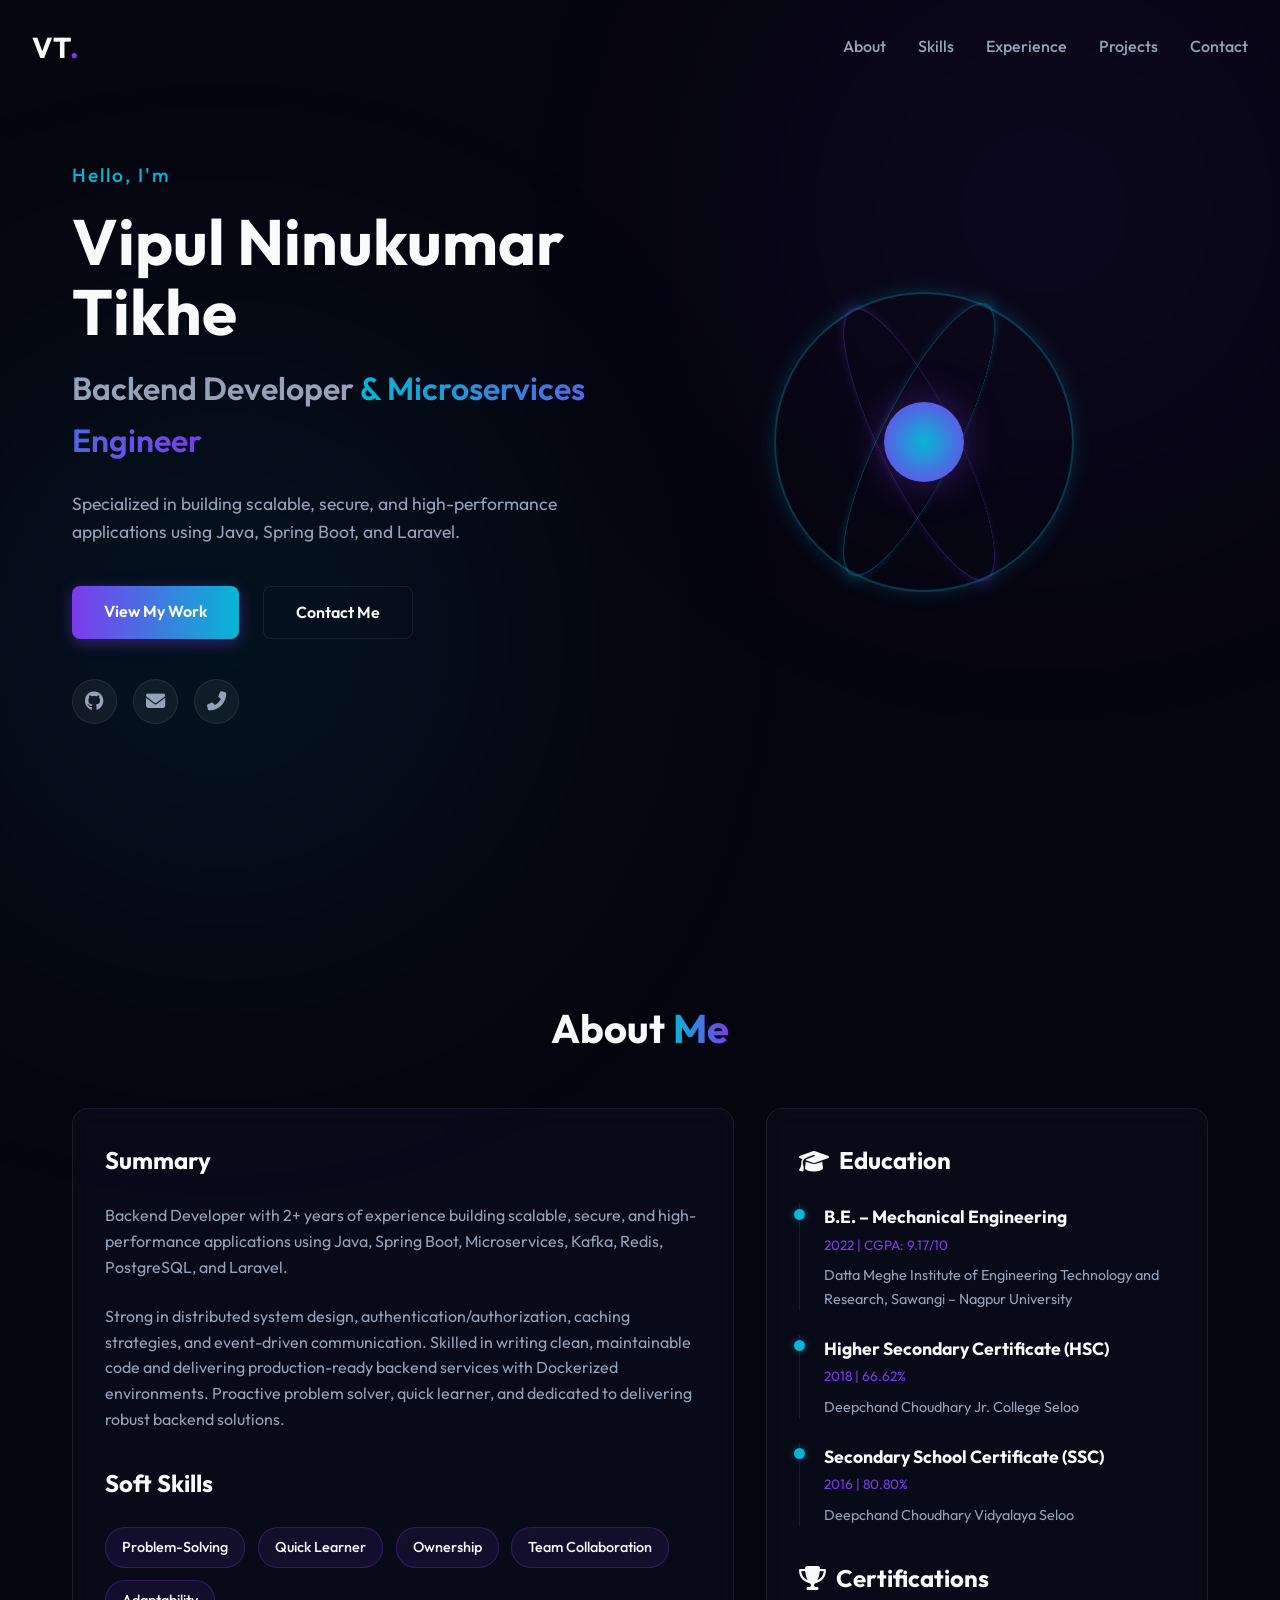
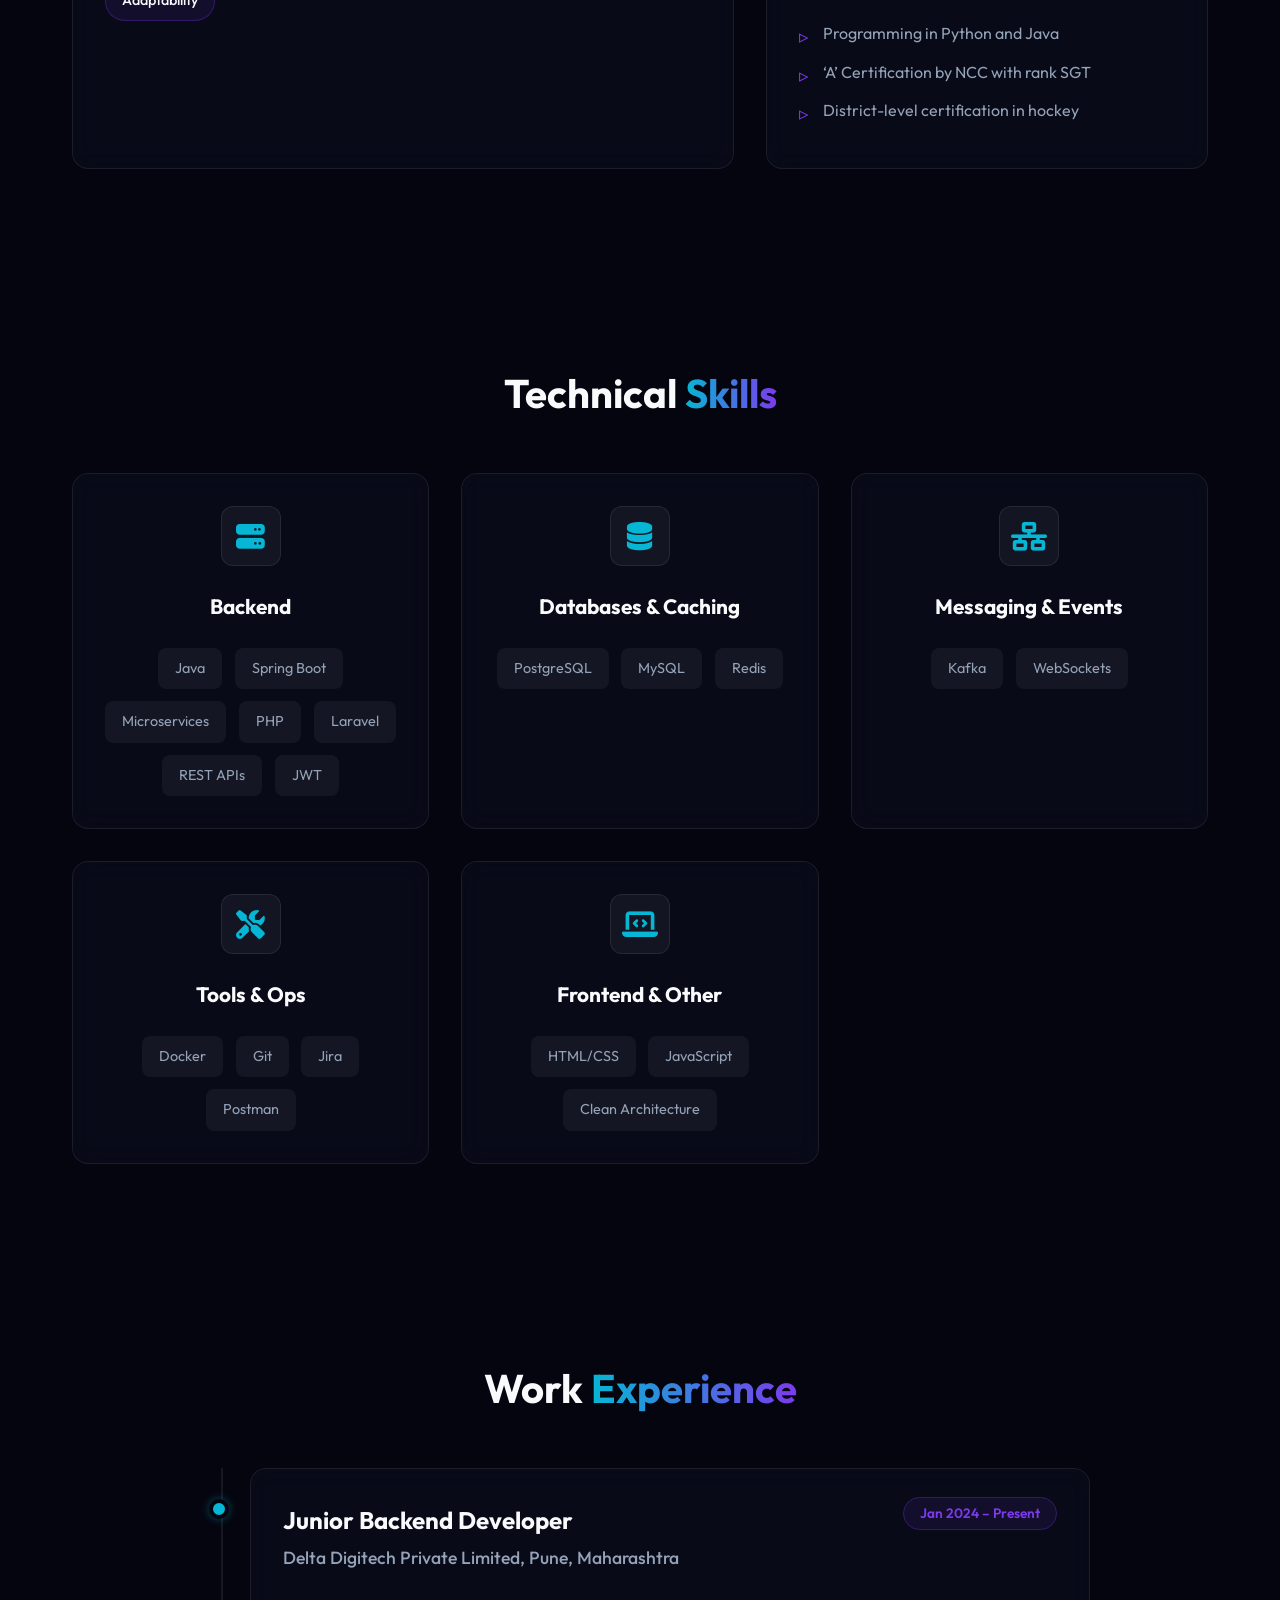
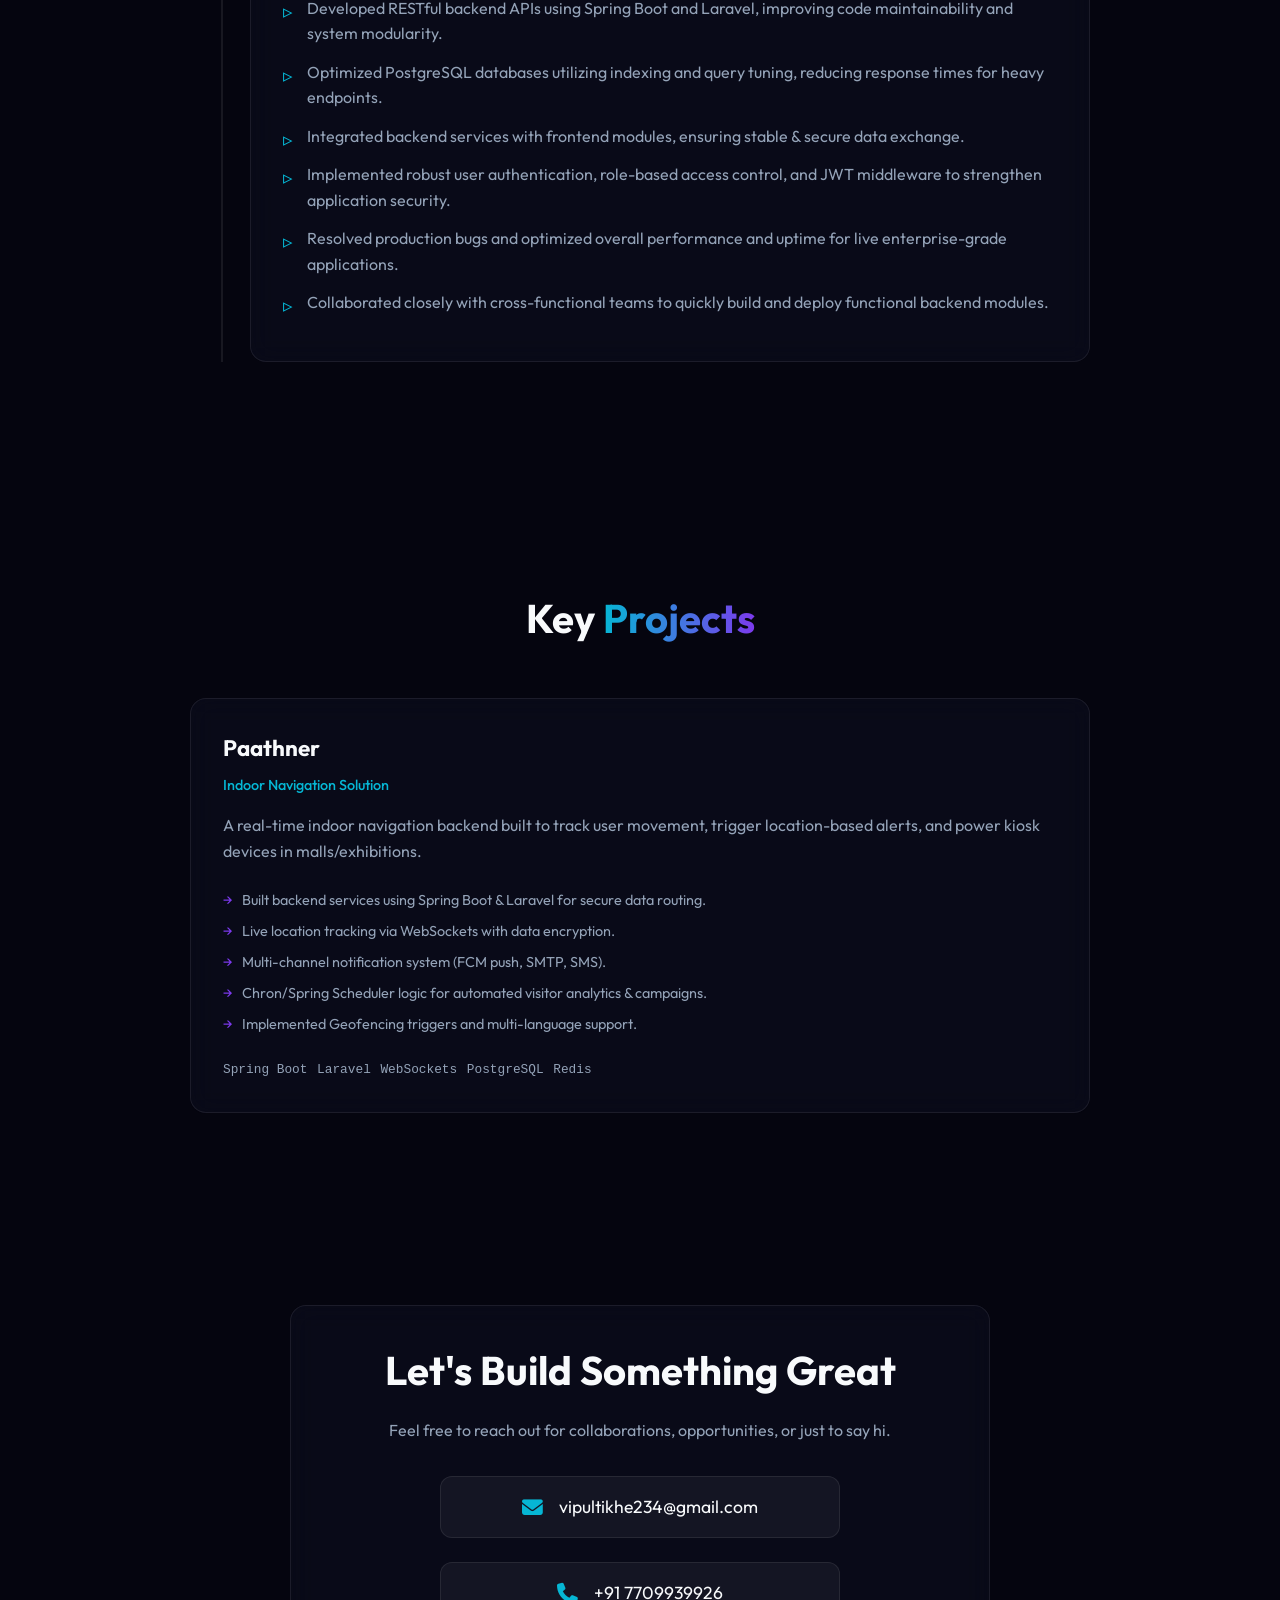
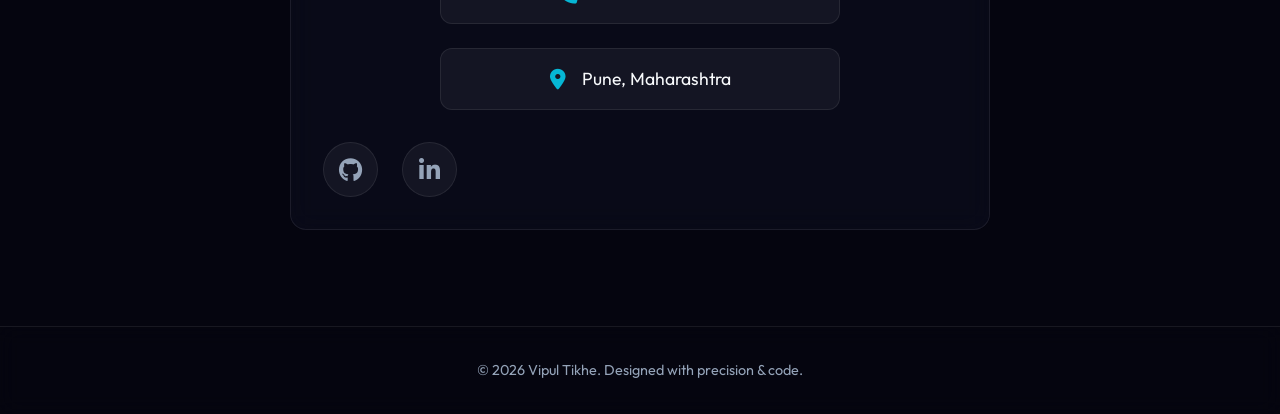
==== index.html @ b7d78651 "added portfolio" ====
<!DOCTYPE html>
<html lang="en">

<head>
    <meta charset="UTF-8">
    <meta name="viewport" content="width=device-width, initial-scale=1.0">
    <title>Vipul Tikhe | Backend Developer Portfolio</title>
    <meta name="description"
        content="Portfolio of Vipul Ninukumar Tikhe, Backend Developer skilled in Java, Spring Boot, Microservices, and Laravel.">
    <!-- Google Fonts -->
    <link rel="preconnect" href="https://fonts.googleapis.com">
    <link rel="preconnect" href="https://fonts.gstatic.com" crossorigin>
    <link href="https://fonts.googleapis.com/css2?family=Outfit:wght@300;400;500;600;700&display=swap" rel="stylesheet">
    <!-- Font Awesome -->
    <link rel="stylesheet" href="https://cdnjs.cloudflare.com/ajax/libs/font-awesome/6.4.0/css/all.min.css">

    <link rel="stylesheet" href="styles.css">
</head>

<body>

    <!-- Background Elements -->
    <div class="bg-shape shape-1"></div>
    <div class="bg-shape shape-2"></div>

    <!-- Navbar -->
    <nav class="navbar">
        <a href="#home" class="logo">VT<span>.</span></a>
        <ul class="nav-links">
            <li><a href="#about">About</a></li>
            <li><a href="#skills">Skills</a></li>
            <li><a href="#experience">Experience</a></li>
            <li><a href="#projects">Projects</a></li>
            <li><a href="#contact">Contact</a></li>
        </ul>
        <div class="hamburger">
            <span class="bar"></span>
            <span class="bar"></span>
            <span class="bar"></span>
        </div>
    </nav>

    <!-- Hero Section -->
    <section id="home" class="hero section">
        <div class="container hero-content">
            <div class="hero-text opacity-0 slide-up">
                <span class="greeting">Hello, I'm</span>
                <h1 class="name">Vipul Ninukumar Tikhe</h1>
                <h2 class="title">Backend Developer <span class="highlight">& Microservices Engineer</span></h2>
                <p class="hero-desc">
                    Specialized in building scalable, secure, and high-performance applications using Java, Spring Boot,
                    and Laravel.
                </p>
                <div class="hero-actions">
                    <a href="#projects" class="btn btn-primary">View My Work</a>
                    <a href="#contact" class="btn btn-outline">Contact Me</a>
                </div>
                <div class="social-links">
                    <a href="https://github.com/vipultikhe234" target="_blank" class="social-icon"
                        aria-label="GitHub"><i class="fab fa-github"></i></a>
                    <a href="mailto:vipultikhe234@gmail.com" class="social-icon" aria-label="Email"><i
                            class="fas fa-envelope"></i></a>
                    <a href="tel:+917709939926" class="social-icon" aria-label="Phone"><i
                            class="fas fa-phone-alt"></i></a>
                </div>
            </div>
            <div class="hero-image opacity-0 fade-in">
                <!-- Abstract glowing element representing a server/database -->
                <div class="abstract-globe">
                    <div class="ring"></div>
                    <div class="ring"></div>
                    <div class="ring"></div>
                    <div class="core"></div>
                </div>
            </div>
        </div>
    </section>

    <!-- About Section -->
    <section id="about" class="about section">
        <div class="container">
            <h2 class="section-title opacity-0 slide-up">About <span class="highlight">Me</span></h2>
            <div class="about-grid">
                <div class="about-text glass-card opacity-0 slide-right">
                    <h3>Summary</h3>
                    <p>
                        Backend Developer with 2+ years of experience building scalable, secure, and high-performance
                        applications using Java, Spring Boot, Microservices, Kafka, Redis, PostgreSQL, and Laravel.
                    </p>
                    <p>
                        Strong in distributed system design, authentication/authorization, caching strategies, and
                        event-driven communication. Skilled in writing clean, maintainable code and delivering
                        production-ready backend services with Dockerized environments. Proactive problem solver, quick
                        learner, and dedicated to delivering robust backend solutions.
                    </p>

                    <h3 class="mt-4">Soft Skills</h3>
                    <div class="soft-skills">
                        <span class="tag">Problem-Solving</span>
                        <span class="tag">Quick Learner</span>
                        <span class="tag">Ownership</span>
                        <span class="tag">Team Collaboration</span>
                        <span class="tag">Adaptability</span>
                    </div>
                </div>

                <div class="education-card glass-card opacity-0 slide-left">
                    <h3><i class="fas fa-graduation-cap"></i> Education</h3>
                    <div class="timeline-item small">
                        <div class="timeline-dot"></div>
                        <h4>B.E. – Mechanical Engineering</h4>
                        <span class="date">2022 | CGPA: 9.17/10</span>
                        <p>Datta Meghe Institute of Engineering Technology and Research, Sawangi – Nagpur University</p>
                    </div>
                    <div class="timeline-item small">
                        <div class="timeline-dot"></div>
                        <h4>Higher Secondary Certificate (HSC)</h4>
                        <span class="date">2018 | 66.62%</span>
                        <p>Deepchand Choudhary Jr. College Seloo</p>
                    </div>
                    <div class="timeline-item small">
                        <div class="timeline-dot"></div>
                        <h4>Secondary School Certificate (SSC)</h4>
                        <span class="date">2016 | 80.80%</span>
                        <p>Deepchand Choudhary Vidyalaya Seloo</p>
                    </div>

                    <h3 class="mt-4"><i class="fas fa-trophy"></i> Certifications</h3>
                    <ul class="cert-list">
                        <li>Programming in Python and Java</li>
                        <li>‘A’ Certification by NCC with rank SGT</li>
                        <li>District-level certification in hockey</li>
                    </ul>
                </div>
            </div>
        </div>
    </section>

    <!-- Skills Section -->
    <section id="skills" class="skills section">
        <div class="container">
            <h2 class="section-title opacity-0 slide-up">Technical <span class="highlight">Skills</span></h2>
            <div class="skills-container opacity-0 fade-in">

                <div class="skill-category glass-card hover-glow">
                    <div class="skill-icon"><i class="fas fa-server"></i></div>
                    <h3>Backend</h3>
                    <div class="skill-tags">
                        <span class="skill-tag">Java</span>
                        <span class="skill-tag">Spring Boot</span>
                        <span class="skill-tag">Microservices</span>
                        <span class="skill-tag">PHP</span>
                        <span class="skill-tag">Laravel</span>
                        <span class="skill-tag">REST APIs</span>
                        <span class="skill-tag">JWT</span>
                    </div>
                </div>

                <div class="skill-category glass-card hover-glow">
                    <div class="skill-icon"><i class="fas fa-database"></i></div>
                    <h3>Databases & Caching</h3>
                    <div class="skill-tags">
                        <span class="skill-tag">PostgreSQL</span>
                        <span class="skill-tag">MySQL</span>
                        <span class="skill-tag">Redis</span>
                    </div>
                </div>

                <div class="skill-category glass-card hover-glow">
                    <div class="skill-icon"><i class="fas fa-network-wired"></i></div>
                    <h3>Messaging & Events</h3>
                    <div class="skill-tags">
                        <span class="skill-tag">Kafka</span>
                        <span class="skill-tag">WebSockets</span>
                    </div>
                </div>

                <div class="skill-category glass-card hover-glow">
                    <div class="skill-icon"><i class="fas fa-tools"></i></div>
                    <h3>Tools & Ops</h3>
                    <div class="skill-tags">
                        <span class="skill-tag">Docker</span>
                        <span class="skill-tag">Git</span>
                        <span class="skill-tag">Jira</span>
                        <span class="skill-tag">Postman</span>
                    </div>
                </div>

                <div class="skill-category glass-card hover-glow">
                    <div class="skill-icon"><i class="fas fa-laptop-code"></i></div>
                    <h3>Frontend & Other</h3>
                    <div class="skill-tags">
                        <span class="skill-tag">HTML/CSS</span>
                        <span class="skill-tag">JavaScript</span>
                        <span class="skill-tag">Clean Architecture</span>
                    </div>
                </div>

            </div>
        </div>
    </section>

    <!-- Experience Section -->
    <section id="experience" class="experience section">
        <div class="container">
            <h2 class="section-title opacity-0 slide-up">Work <span class="highlight">Experience</span></h2>
            <div class="timeline opacity-0 slide-up">

                <div class="timeline-item glass-card">
                    <div class="timeline-dot large"></div>
                    <div class="exp-header">
                        <div class="title-company">
                            <h3>Junior Backend Developer</h3>
                            <h4>Delta Digitech Private Limited, Pune, Maharashtra</h4>
                        </div>
                        <div class="exp-date">
                            <span class="badge">Jan 2024 – Present</span>
                        </div>
                    </div>
                    <ul class="exp-list">
                        <li>Developed RESTful backend APIs using Spring Boot and Laravel, improving code maintainability
                            and system modularity.</li>
                        <li>Optimized PostgreSQL databases utilizing indexing and query tuning, reducing response times
                            for heavy endpoints.</li>
                        <li>Integrated backend services with frontend modules, ensuring stable & secure data exchange.
                        </li>
                        <li>Implemented robust user authentication, role-based access control, and JWT middleware to
                            strengthen application security.</li>
                        <li>Resolved production bugs and optimized overall performance and uptime for live
                            enterprise-grade applications.</li>
                        <li>Collaborated closely with cross-functional teams to quickly build and deploy functional
                            backend modules.</li>
                    </ul>
                </div>

            </div>
        </div>
    </section>

    <!-- Projects Section -->
    <section id="projects" class="projects section">
        <div class="container">
            <h2 class="section-title opacity-0 slide-up">Key <span class="highlight">Projects</span></h2>
            <div class="projects-grid">
                <!-- Featured Project: Paathner (Manually Managed) -->
                <div class="project-card glass-card opacity-0 slide-up">
                    <div class="project-content">
                        <div class="project-header">
                            <h3>Paathner</h3>
                        </div>
                        <p class="project-role">Indoor Navigation Solution</p>
                        <p class="project-desc">
                            A real-time indoor navigation backend built to track user movement, trigger location-based
                            alerts, and power kiosk devices in malls/exhibitions.
                        </p>
                        <ul class="project-features">
                            <li>Built backend services using Spring Boot & Laravel for secure data routing.</li>
                            <li>Live location tracking via WebSockets with data encryption.</li>
                            <li>Multi-channel notification system (FCM push, SMTP, SMS).</li>
                            <li>Chron/Spring Scheduler logic for automated visitor analytics & campaigns.</li>
                            <li>Implemented Geofencing triggers and multi-language support.</li>
                        </ul>
                        <div class="project-tags">
                            <span>Spring Boot</span>
                            <span>Laravel</span>
                            <span>WebSockets</span>
                            <span>PostgreSQL</span>
                            <span>Redis</span>
                        </div>
                    </div>
                </div>
            </div>
        </div>
    </section>

    <!-- Contact Section -->
    <section id="contact" class="contact section">
        <div class="container">
            <div class="contact-box glass-card opacity-0 fade-in">
                <h2>Let's Build Something Great</h2>
                <p>Feel free to reach out for collaborations, opportunities, or just to say hi.</p>
                <div class="contact-methods">
                    <a href="mailto:vipultikhe234@gmail.com" class="contact-method">
                        <i class="fas fa-envelope"></i>
                        <span>vipultikhe234@gmail.com</span>
                    </a>
                    <a href="tel:+917709939926" class="contact-method">
                        <i class="fas fa-phone"></i>
                        <span>+91 7709939926</span>
                    </a>
                    <div class="contact-method">
                        <i class="fas fa-map-marker-alt"></i>
                        <span>Pune, Maharashtra</span>
                    </div>
                </div>
                <div class="social-links large mt-4">
                    <a href="https://github.com/vipultikhe234" target="_blank" class="social-icon"><i
                            class="fab fa-github"></i></a>
                    <a href="https://linkedin.com/" target="_blank" class="social-icon"><i
                            class="fab fa-linkedin-in"></i></a>
                </div>
            </div>
        </div>
    </section>

    <!-- Footer -->
    <footer>
        <div class="container">
            <p>&copy; <span id="currentYear"></span> Vipul Tikhe. Designed with precision & code.</p>
        </div>
    </footer>

    <script src="script.js"></script>
</body>

</html>
---- styles.css ----
:root {
    --bg-dark: #05050f;
    --bg-card: rgba(16, 18, 38, 0.4);
    --primary: #7c3aed;
    --primary-glow: rgba(124, 58, 237, 0.4);
    --secondary: #06b6d4;
    --secondary-glow: rgba(6, 182, 212, 0.4);
    --text-main: #f8fafc;
    --text-muted: #94a3b8;
    --border-color: rgba(255, 255, 255, 0.08);
    --font-main: 'Outfit', sans-serif;
    --transition: all 0.3s cubic-bezier(0.4, 0, 0.2, 1);
}

* {
    margin: 0;
    padding: 0;
    box-sizing: border-box;
}

html {
    scroll-behavior: smooth;
}

body {
    font-family: var(--font-main);
    background-color: var(--bg-dark);
    color: var(--text-main);
    line-height: 1.6;
    overflow-x: hidden;
}

/* Background Effects */
.bg-shape {
    position: fixed;
    border-radius: 50%;
    filter: blur(150px);
    z-index: -1;
    pointer-events: none;
    opacity: 0.5;
}

.shape-1 {
    top: -10%;
    right: -5%;
    width: 600px;
    height: 600px;
    background: radial-gradient(circle, var(--primary-glow) 0%, transparent 70%);
    animation: float 20s infinite alternate;
}

.shape-2 {
    bottom: -10%;
    left: -10%;
    width: 700px;
    height: 700px;
    background: radial-gradient(circle, var(--secondary-glow) 0%, transparent 70%);
    animation: float 25s infinite alternate-reverse;
}

@keyframes float {
    0% {
        transform: translate(0, 0);
    }

    100% {
        transform: translate(-50px, 50px);
    }
}

/* Layout */
.container {
    max-width: 1200px;
    margin: 0 auto;
    padding: 0 2rem;
}

.section {
    padding: 6rem 0;
}

.section-title {
    font-size: 2.5rem;
    font-weight: 700;
    margin-bottom: 3rem;
    text-align: center;
}

.highlight {
    color: transparent;
    background: linear-gradient(90deg, var(--secondary), var(--primary));
    -webkit-background-clip: text;
    background-clip: text;
}

/* Glassmorphism Classes */
.glass-card {
    background: var(--bg-card);
    backdrop-filter: blur(12px);
    -webkit-backdrop-filter: blur(12px);
    border: 1px solid var(--border-color);
    border-radius: 16px;
    padding: 2rem;
    transition: var(--transition);
}

.glass-card:hover {
    border-color: rgba(255, 255, 255, 0.15);
    box-shadow: 0 10px 30px -10px rgba(0, 0, 0, 0.5);
}

/* Navbar */
.navbar {
    position: fixed;
    top: 0;
    width: 100%;
    padding: 1.5rem 2rem;
    display: flex;
    justify-content: space-between;
    align-items: center;
    z-index: 1000;
    transition: var(--transition);
}

.navbar.scrolled {
    padding: 1rem 2rem;
    background: rgba(5, 5, 15, 0.8);
    backdrop-filter: blur(10px);
    border-bottom: 1px solid var(--border-color);
}

.navbar .logo {
    font-size: 1.8rem;
    font-weight: 700;
    color: var(--text-main);
    text-decoration: none;
    letter-spacing: 1px;
}

.navbar .logo span {
    color: var(--primary);
}

.nav-links {
    display: flex;
    list-style: none;
    gap: 2rem;
}

.nav-links a {
    color: var(--text-muted);
    text-decoration: none;
    font-weight: 500;
    font-size: 1rem;
    transition: var(--transition);
    position: relative;
}

.nav-links a:hover {
    color: var(--text-main);
}

.nav-links a::after {
    content: '';
    position: absolute;
    bottom: -4px;
    left: 0;
    width: 0;
    height: 2px;
    background: var(--primary);
    transition: var(--transition);
}

.nav-links a:hover::after {
    width: 100%;
}

.hamburger {
    display: none;
    cursor: pointer;
}

.hamburger .bar {
    display: block;
    width: 25px;
    height: 3px;
    margin: 5px auto;
    background-color: var(--text-main);
    transition: var(--transition);
}

/* Hero Section */
.hero {
    min-height: 100vh;
    display: flex;
    align-items: center;
    padding-top: 5rem;
}

.hero-content {
    display: flex;
    align-items: center;
    justify-content: space-between;
    width: 100%;
}

.hero-text {
    flex: 1;
    max-width: 600px;
}

.greeting {
    font-size: 1.2rem;
    color: var(--secondary);
    font-weight: 500;
    letter-spacing: 2px;
    display: block;
    margin-bottom: 1rem;
}

.name {
    font-size: 4rem;
    font-weight: 700;
    line-height: 1.1;
    margin-bottom: 1rem;
}

.title {
    font-size: 2rem;
    font-weight: 600;
    color: var(--text-muted);
    margin-bottom: 1.5rem;
}

.hero-desc {
    font-size: 1.1rem;
    color: var(--text-muted);
    margin-bottom: 2.5rem;
}

.hero-actions {
    display: flex;
    gap: 1.5rem;
    margin-bottom: 2.5rem;
}

.hero-image {
    flex: 1;
    display: flex;
    justify-content: center;
    position: relative;
}

/* Render Abstract Server/Database */
.abstract-globe {
    position: relative;
    width: 300px;
    height: 300px;
    transform-style: preserve-3d;
    perspective: 1000px;
}

.abstract-globe .ring {
    position: absolute;
    width: 100%;
    height: 100%;
    border: 2px solid rgba(6, 182, 212, 0.3);
    border-radius: 50%;
    box-shadow: 0 0 20px rgba(6, 182, 212, 0.2);
}

.abstract-globe .ring:nth-child(1) {
    animation: rotate 10s linear infinite;
}

.abstract-globe .ring:nth-child(2) {
    animation: rotate 15s linear infinite reverse;
    transform: rotateX(60deg) rotateY(60deg);
    border-color: rgba(124, 58, 237, 0.3);
    box-shadow: 0 0 20px rgba(124, 58, 237, 0.2);
}

.abstract-globe .ring:nth-child(3) {
    animation: rotate 20s linear infinite;
    transform: rotateX(-60deg) rotateY(60deg);
}

.abstract-globe .core {
    position: absolute;
    top: 50%;
    left: 50%;
    transform: translate(-50%, -50%);
    width: 80px;
    height: 80px;
    background: radial-gradient(circle, var(--secondary) 0%, var(--primary) 100%);
    border-radius: 50%;
    box-shadow: 0 0 40px var(--primary-glow);
    animation: pulse 3s infinite alternate;
}

@keyframes rotate {
    0% {
        transform: rotate(0deg) rotateX(60deg);
    }

    100% {
        transform: rotate(360deg) rotateX(60deg);
    }
}

@keyframes pulse {
    0% {
        transform: translate(-50%, -50%) scale(1);
        box-shadow: 0 0 20px var(--primary-glow);
    }

    100% {
        transform: translate(-50%, -50%) scale(1.1);
        box-shadow: 0 0 40px var(--secondary-glow);
    }
}

/* Buttons */
.btn {
    display: inline-block;
    padding: 0.8rem 2rem;
    border-radius: 8px;
    font-weight: 600;
    text-decoration: none;
    transition: var(--transition);
    cursor: pointer;
    font-size: 1rem;
}

.btn-primary {
    background: linear-gradient(90deg, var(--primary), var(--secondary));
    color: white;
    box-shadow: 0 4px 15px var(--primary-glow);
    border: none;
}

.btn-primary:hover {
    transform: translateY(-3px);
    box-shadow: 0 8px 25px var(--primary-glow);
}

.btn-outline {
    background: transparent;
    color: var(--text-main);
    border: 1px solid var(--border-color);
}

.btn-outline:hover {
    background: rgba(255, 255, 255, 0.05);
    border-color: var(--secondary);
    transform: translateY(-3px);
}

.social-links {
    display: flex;
    gap: 1rem;
}

.social-links.large {
    gap: 1.5rem;
}

.social-icon {
    display: flex;
    align-items: center;
    justify-content: center;
    width: 45px;
    height: 45px;
    border-radius: 50%;
    background: rgba(255, 255, 255, 0.05);
    border: 1px solid var(--border-color);
    color: var(--text-muted);
    text-decoration: none;
    font-size: 1.2rem;
    transition: var(--transition);
}

.social-links.large .social-icon {
    width: 55px;
    height: 55px;
    font-size: 1.5rem;
}

.social-icon:hover {
    color: var(--text-main);
    border-color: var(--primary);
    background: rgba(124, 58, 237, 0.2);
    transform: translateY(-3px);
}

/* About Section */
.about-grid {
    display: grid;
    grid-template-columns: 1.5fr 1fr;
    gap: 2rem;
}

.about-text h3,
.education-card h3 {
    margin-bottom: 1.5rem;
    font-size: 1.5rem;
    color: var(--text-main);
    display: flex;
    align-items: center;
    gap: 10px;
}

.about-text p {
    color: var(--text-muted);
    margin-bottom: 1.5rem;
}

.mt-4 {
    margin-top: 2rem !important;
}

.soft-skills {
    display: flex;
    flex-wrap: wrap;
    gap: 0.8rem;
}

.tag {
    background: rgba(124, 58, 237, 0.1);
    border: 1px solid rgba(124, 58, 237, 0.3);
    color: var(--text-main);
    padding: 0.5rem 1rem;
    border-radius: 20px;
    font-size: 0.9rem;
    font-weight: 500;
    transition: var(--transition);
}

.tag:hover {
    background: rgba(124, 58, 237, 0.2);
    border-color: var(--primary);
}

/* Timeline specific to education & minimal areas */
.timeline-item.small {
    position: relative;
    padding-left: 1.5rem;
    margin-bottom: 1.5rem;
    border-left: 1px solid var(--border-color);
}

.timeline-dot {
    position: absolute;
    left: -6px;
    top: 5px;
    width: 11px;
    height: 11px;
    border-radius: 50%;
    background: var(--secondary);
    box-shadow: 0 0 10px var(--secondary-glow);
}

.timeline-item.small h4 {
    font-size: 1.1rem;
    margin-bottom: 0.2rem;
}

.timeline-item.small .date {
    display: block;
    font-size: 0.85rem;
    color: var(--primary);
    margin-bottom: 0.5rem;
}

.timeline-item.small p {
    font-size: 0.9rem;
    color: var(--text-muted);
}

.cert-list {
    list-style: none;
}

.cert-list li {
    position: relative;
    padding-left: 1.5rem;
    margin-bottom: 0.8rem;
    color: var(--text-muted);
}

.cert-list li::before {
    content: '▹';
    position: absolute;
    left: 0;
    color: var(--primary);
    font-size: 1.2rem;
}

/* Skills Section */
.skills-container {
    display: grid;
    grid-template-columns: repeat(auto-fit, minmax(300px, 1fr));
    gap: 2rem;
}

.skill-category {
    text-align: center;
}

.hover-glow:hover {
    border-color: rgba(6, 182, 212, 0.3);
}

.skill-icon {
    width: 60px;
    height: 60px;
    margin: 0 auto 1.5rem;
    background: rgba(255, 255, 255, 0.05);
    border-radius: 12px;
    display: flex;
    align-items: center;
    justify-content: center;
    font-size: 1.8rem;
    color: var(--secondary);
    border: 1px solid var(--border-color);
    transition: var(--transition);
}

.skill-category:hover .skill-icon {
    background: rgba(6, 182, 212, 0.1);
    border-color: var(--secondary);
    transform: scale(1.1);
}

.skill-category h3 {
    margin-bottom: 1.5rem;
    font-size: 1.3rem;
}

.skill-tags {
    display: flex;
    flex-wrap: wrap;
    gap: 0.8rem;
    justify-content: center;
}

.skill-tag {
    background: rgba(255, 255, 255, 0.05);
    padding: 0.5rem 1rem;
    border-radius: 8px;
    font-size: 0.9rem;
    color: var(--text-muted);
    border: 1px solid transparent;
    transition: var(--transition);
}

.skill-tag:hover {
    background: rgba(255, 255, 255, 0.1);
    color: var(--text-main);
    border-color: var(--border-color);
    transform: translateY(-2px);
}

/* Experience Section Timeline */
.timeline {
    position: relative;
    max-width: 900px;
    margin: 0 auto;
}

.timeline::before {
    content: '';
    position: absolute;
    top: 0;
    bottom: 0;
    left: 31px;
    width: 2px;
    background: var(--border-color);
}

.timeline-item.glass-card {
    position: relative;
    margin-bottom: 2rem;
    margin-left: 60px;
}

.timeline-item .timeline-dot.large {
    left: -42px;
    top: 30px;
    width: 20px;
    height: 20px;
    border: 4px solid var(--bg-dark);
}

.exp-header {
    display: flex;
    justify-content: space-between;
    align-items: flex-start;
    margin-bottom: 1.5rem;
    flex-wrap: wrap;
    gap: 1rem;
}

.title-company h3 {
    font-size: 1.5rem;
    margin-bottom: 0.3rem;
}

.title-company h4 {
    font-size: 1.1rem;
    color: var(--text-muted);
    font-weight: 500;
}

.badge {
    background: rgba(124, 58, 237, 0.1);
    border: 1px solid rgba(124, 58, 237, 0.3);
    color: var(--primary);
    padding: 0.4rem 1rem;
    border-radius: 20px;
    font-size: 0.85rem;
    font-weight: 600;
}

.exp-list {
    list-style-type: none;
}

.exp-list li {
    position: relative;
    padding-left: 1.5rem;
    margin-bottom: 0.8rem;
    color: var(--text-muted);
}

.exp-list li::before {
    content: '▹';
    position: absolute;
    left: 0;
    color: var(--secondary);
    font-size: 1.2rem;
}

/* Projects Section */
.projects-grid {
    display: flex;
    flex-direction: column;
    gap: 2rem;
    max-width: 900px;
    margin: 0 auto;
}

.project-card {
    width: 100%;
    display: flex;
    flex-direction: column;
    height: auto;
}

.project-header {
    display: flex;
    justify-content: space-between;
    align-items: center;
    margin-bottom: 0.5rem;
}

.project-header h3 {
    font-size: 1.4rem;
    color: var(--text-main);
}

.project-links a {
    color: var(--text-muted);
    font-size: 1.2rem;
    transition: var(--transition);
}

.project-links a:hover {
    color: var(--primary);
}

.project-role {
    font-size: 0.9rem;
    color: var(--secondary);
    margin-bottom: 1rem;
    font-weight: 500;
}

.project-desc {
    color: var(--text-muted);
    margin-bottom: 1.5rem;
    display: -webkit-box;
    -webkit-line-clamp: 2;
    line-clamp: 2;
    -webkit-box-orient: vertical;
    overflow: hidden;
    text-overflow: ellipsis;
}

.project-features {
    list-style: none;
    margin-bottom: 1.5rem;
    flex-grow: 1;
}

.project-features li {
    font-size: 0.9rem;
    color: var(--text-muted);
    margin-bottom: 0.5rem;
    padding-left: 1.2rem;
    position: relative;
}

.project-features li::before {
    content: '→';
    position: absolute;
    left: 0;
    color: var(--primary);
}

.project-tags {
    display: flex;
    flex-wrap: wrap;
    gap: 0.6rem;
    margin-top: auto;
}

.project-tags span {
    font-size: 0.8rem;
    font-family: monospace;
    color: var(--text-muted);
}

.project-actions {
    display: flex;
    gap: 1rem;
    margin-top: 1.5rem;
}

.project-actions .btn {
    padding: 0.6rem 1rem;
    font-size: 0.9rem;
    flex: 1;
    display: flex;
    align-items: center;
    justify-content: center;
    gap: 8px;
}

/* Contact Section */
.contact-box {
    text-align: center;
    max-width: 700px;
    margin: 0 auto;
}

.contact-box h2 {
    font-size: 2.5rem;
    margin-bottom: 1rem;
}

.contact-box p {
    color: var(--text-muted);
    margin-bottom: 2rem;
}

.contact-methods {
    display: flex;
    flex-direction: column;
    align-items: center;
    gap: 1.5rem;
}

.contact-method {
    display: flex;
    align-items: center;
    gap: 1rem;
    color: var(--text-main);
    text-decoration: none;
    font-size: 1.1rem;
    padding: 1rem 2rem;
    background: rgba(255, 255, 255, 0.05);
    border-radius: 12px;
    border: 1px solid var(--border-color);
    transition: var(--transition);
    width: 100%;
    max-width: 400px;
    justify-content: center;
}

.contact-method:hover {
    background: rgba(255, 255, 255, 0.1);
    border-color: var(--primary);
    transform: translateY(-3px);
}

.contact-method i {
    color: var(--secondary);
    font-size: 1.3rem;
}

/* Footer */
footer {
    text-align: center;
    padding: 2rem 0;
    border-top: 1px solid var(--border-color);
    background: rgba(5, 5, 15, 0.8);
    backdrop-filter: blur(10px);
}

footer p {
    color: var(--text-muted);
    font-size: 0.9rem;
}

/* Animations */
.opacity-0 {
    opacity: 0;
}

.slide-up {
    transform: translateY(30px);
    transition: opacity 0.8s ease-out, transform 0.8s ease-out;
}

.slide-up.visible {
    opacity: 1;
    transform: translateY(0);
}

.slide-right {
    transform: translateX(-30px);
    transition: opacity 0.8s ease-out, transform 0.8s ease-out;
}

.slide-right.visible {
    opacity: 1;
    transform: translateX(0);
}

.slide-left {
    transform: translateX(30px);
    transition: opacity 0.8s ease-out, transform 0.8s ease-out;
}

.slide-left.visible {
    opacity: 1;
    transform: translateX(0);
}

.fade-in {
    transition: opacity 1s ease-out;
}

.fade-in.visible {
    opacity: 1;
}

/* Responsive Design */
@media (max-width: 900px) {
    .name {
        font-size: 3rem;
    }

    .title {
        font-size: 1.5rem;
    }

    .about-grid {
        grid-template-columns: 1fr;
    }

    .hero-content {
        flex-direction: column-reverse;
        text-align: center;
        gap: 3rem;
    }

    .hero-actions,
    .social-links {
        justify-content: center;
    }
}

@media (max-width: 768px) {
    .hamburger {
        display: block;
    }

    .nav-links {
        position: fixed;
        left: -100%;
        top: 70px;
        flex-direction: column;
        background: rgba(5, 5, 15, 0.95);
        backdrop-filter: blur(15px);
        width: 100%;
        text-align: center;
        transition: 0.3s;
        box-shadow: 0 10px 27px rgba(0, 0, 0, 0.2);
        padding: 2rem 0;
    }

    .nav-links.active {
        left: 0;
    }

    .nav-links li {
        margin: 1.5rem 0;
    }

    .hamburger.active .bar:nth-child(2) {
        opacity: 0;
    }

    .hamburger.active .bar:nth-child(1) {
        transform: translateY(8px) rotate(45deg);
    }

    .hamburger.active .bar:nth-child(3) {
        transform: translateY(-8px) rotate(-45deg);
    }

    .timeline::before {
        left: 16px;
    }

    .timeline-item.glass-card {
        margin-left: 45px;
    }

    .timeline-item .timeline-dot.large {
        left: -39px;
    }
}

@media (max-width: 480px) {
    .name {
        font-size: 2.2rem;
    }

    .hero-actions {
        flex-direction: column;
        gap: 1rem;
    }

    .project-card {
        padding: 1.5rem;
    }

    .section {
        padding: 4rem 0;
    }
}
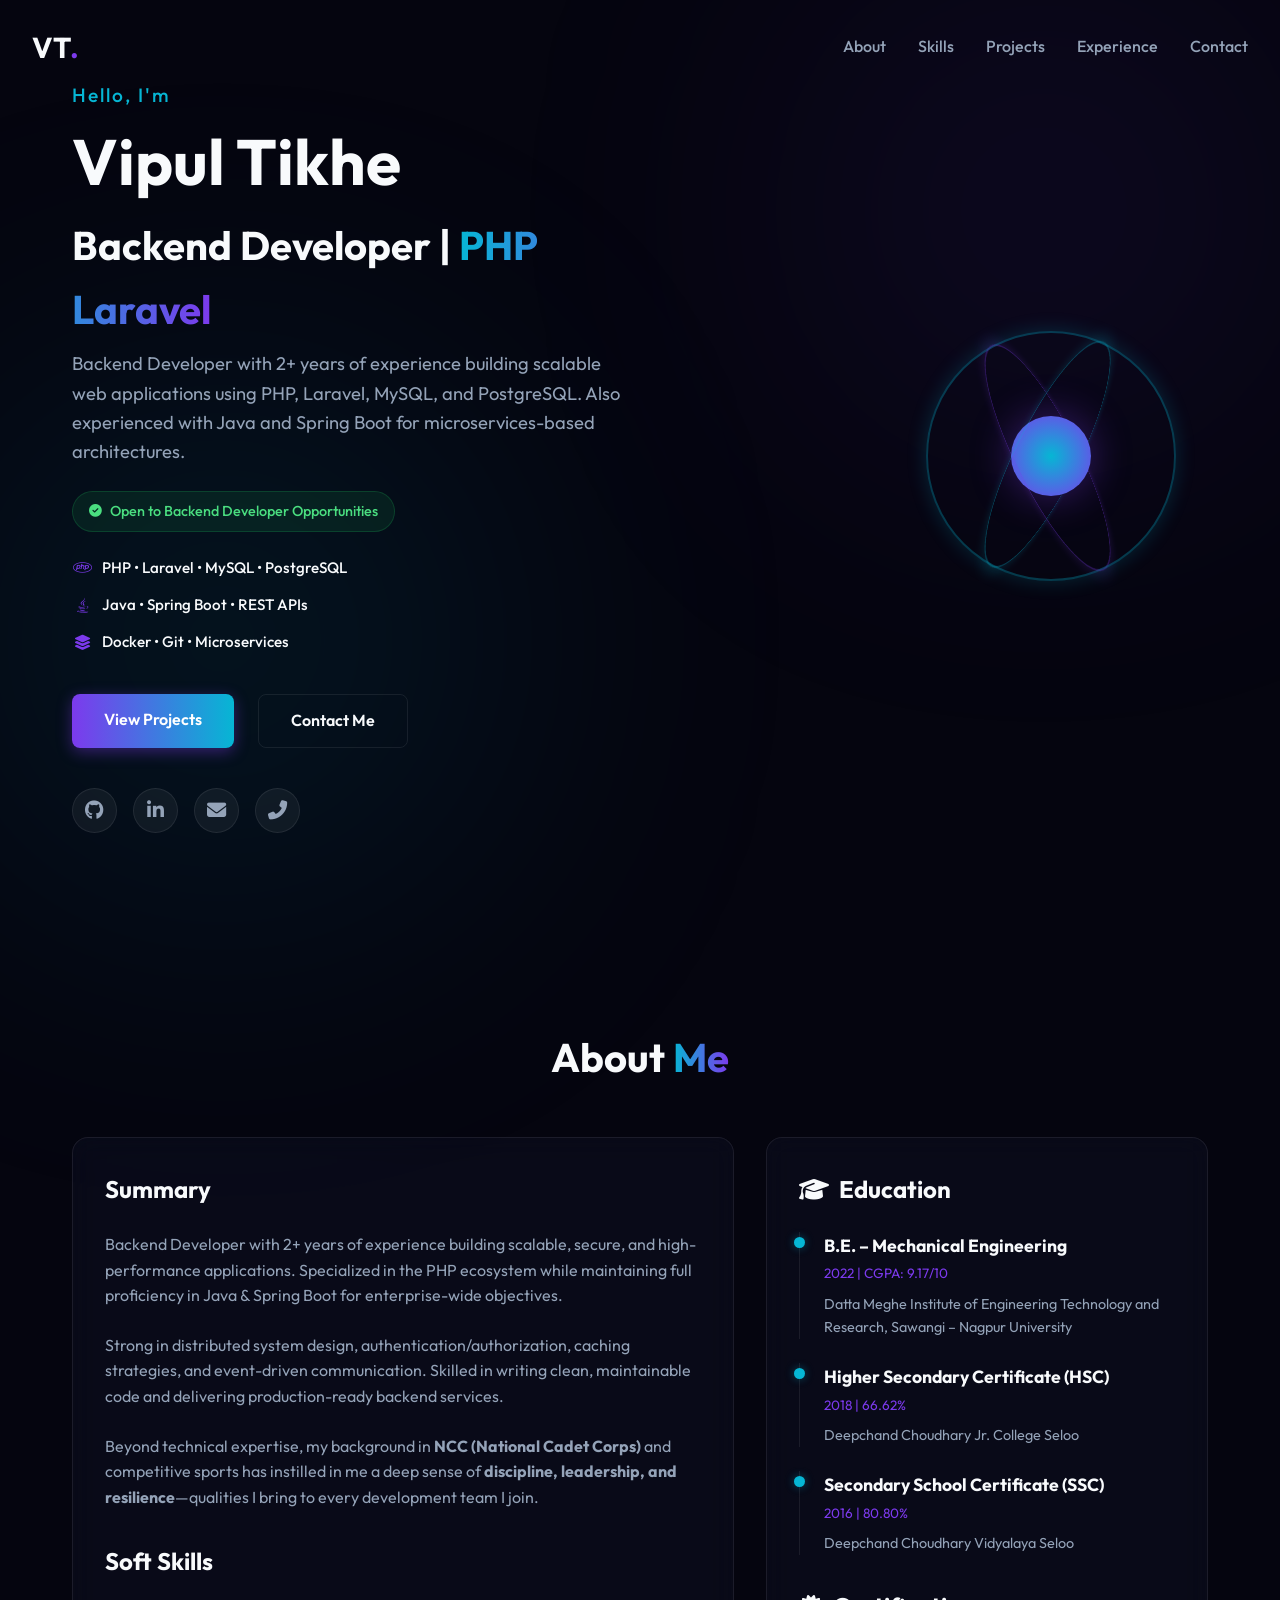
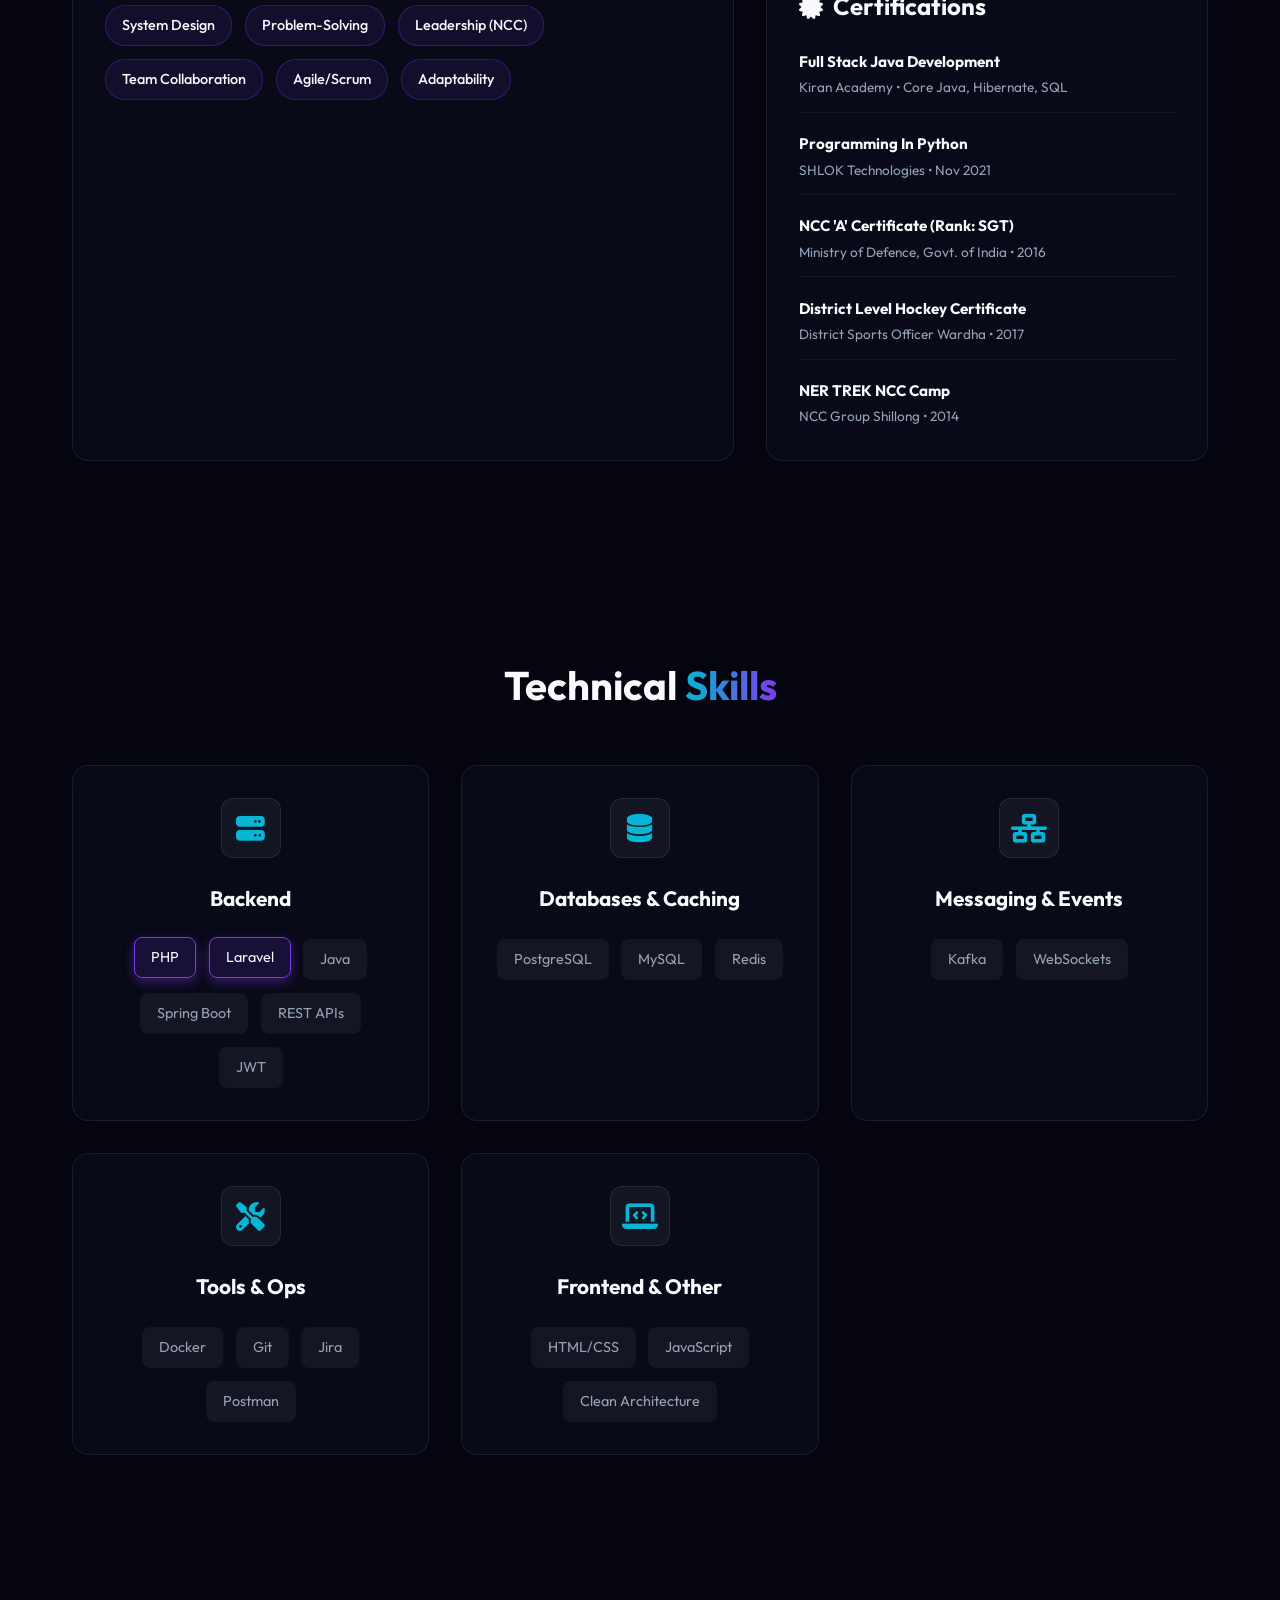
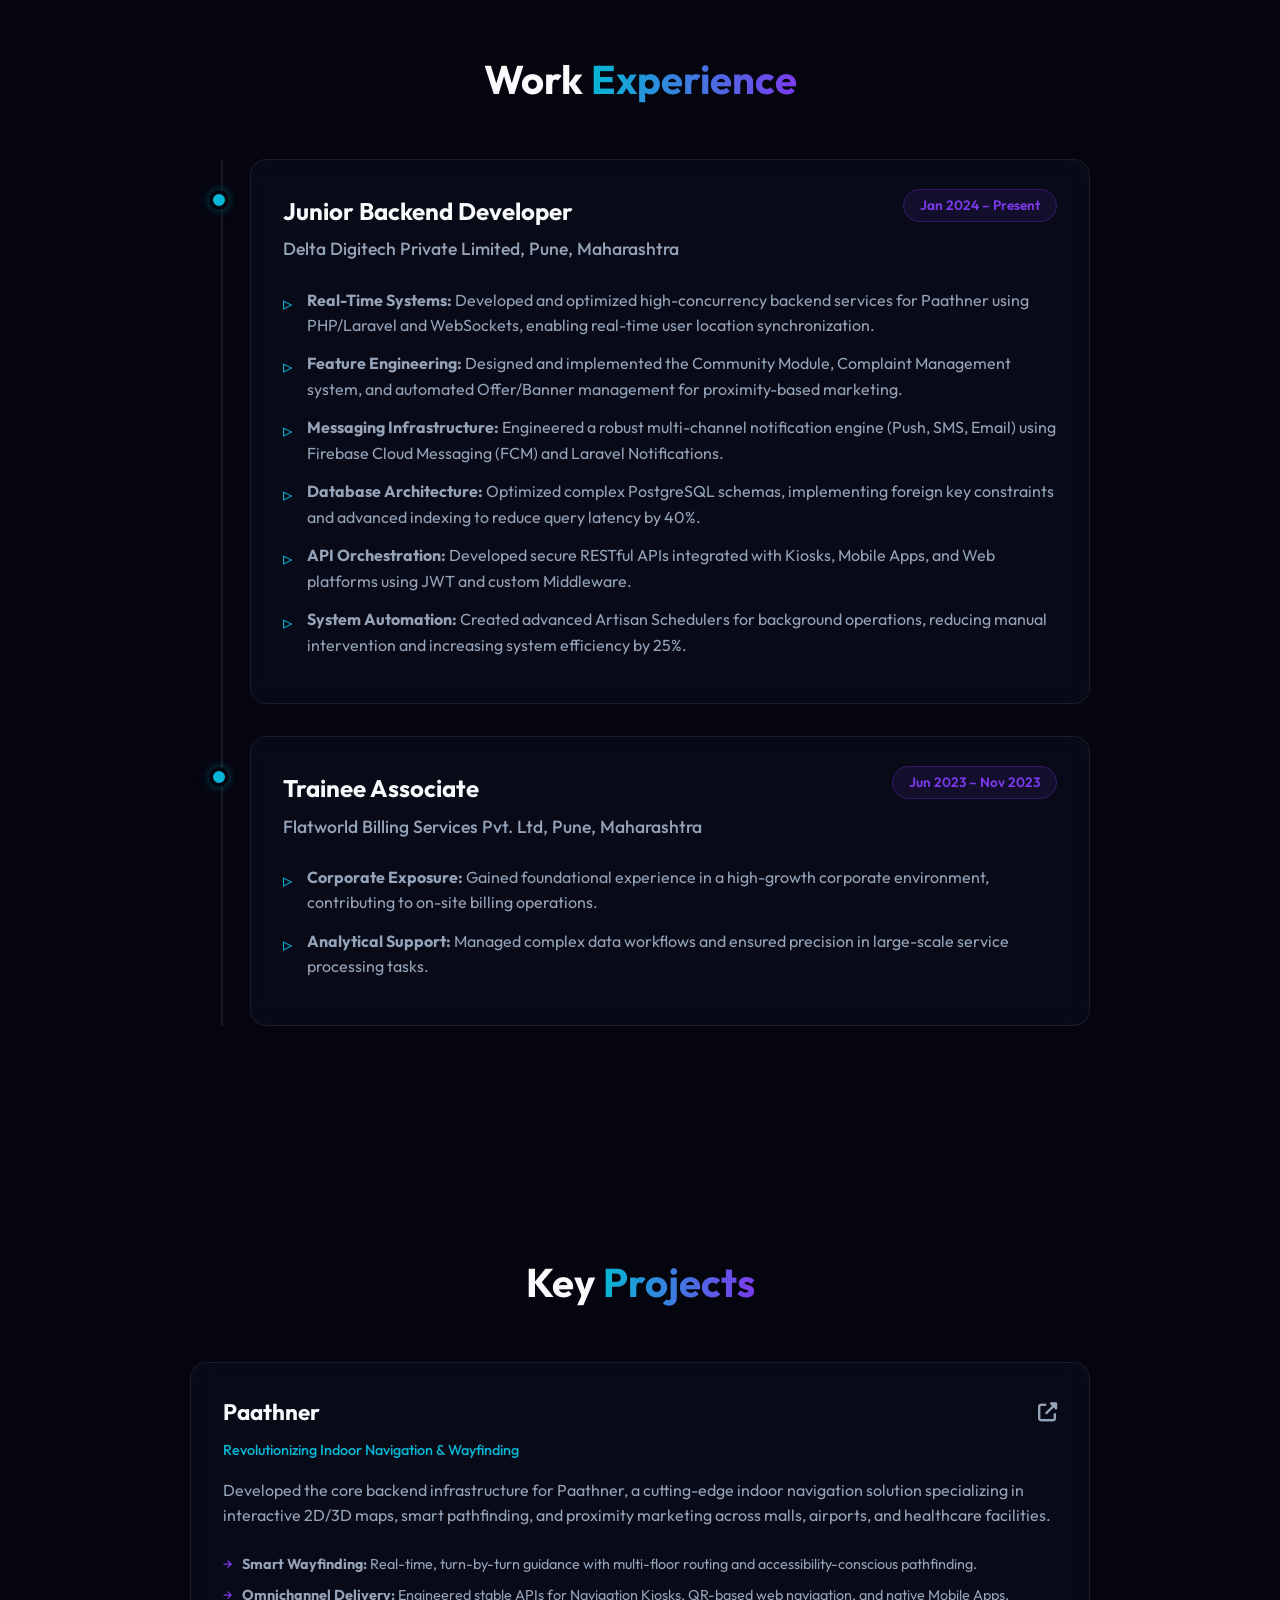
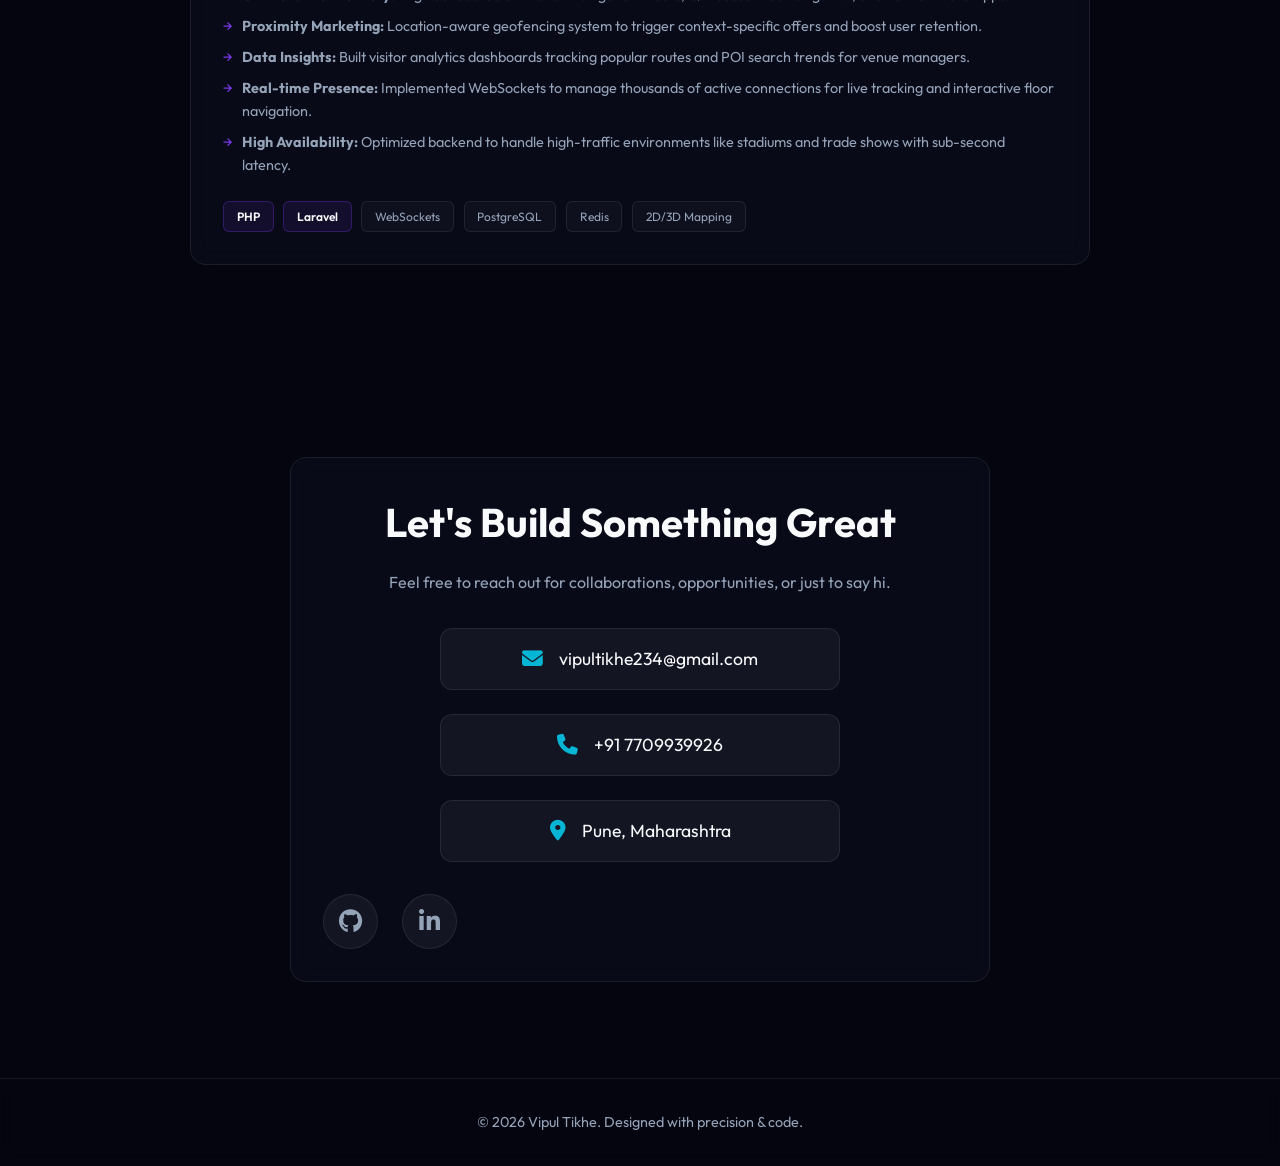
==== commit f4039b0f: "feat: enhance portfolio content, update personal branding, and introduce new UI elements for improve" ====
--- a/index.html
+++ b/index.html
@@ -4,9 +4,9 @@
 <head>
     <meta charset="UTF-8">
     <meta name="viewport" content="width=device-width, initial-scale=1.0">
-    <title>Vipul Tikhe | Backend Developer Portfolio</title>
+    <title>Vipul Tikhe | Backend Developer</title>
     <meta name="description"
-        content="Portfolio of Vipul Ninukumar Tikhe, Backend Developer skilled in Java, Spring Boot, Microservices, and Laravel.">
+        content="Portfolio of Vipul Tikhe, Backend Developer specialized in PHP, Laravel, Java, and Spring Boot. 2+ years of experience building scalable applications.">
     <!-- Google Fonts -->
     <link rel="preconnect" href="https://fonts.googleapis.com">
     <link rel="preconnect" href="https://fonts.gstatic.com" crossorigin>
@@ -29,8 +29,8 @@
         <ul class="nav-links">
             <li><a href="#about">About</a></li>
             <li><a href="#skills">Skills</a></li>
+            <li><a href="#projects">Projects</a></li>
             <li><a href="#experience">Experience</a></li>
-            <li><a href="#projects">Projects</a></li>
             <li><a href="#contact">Contact</a></li>
         </ul>
         <div class="hamburger">
@@ -45,19 +45,30 @@
         <div class="container hero-content">
             <div class="hero-text opacity-0 slide-up">
                 <span class="greeting">Hello, I'm</span>
-                <h1 class="name">Vipul Ninukumar Tikhe</h1>
-                <h2 class="title">Backend Developer <span class="highlight">& Microservices Engineer</span></h2>
+                <h1 class="name">Vipul Tikhe</h1>
+                <h2 class="title">Backend Developer | <span class="highlight">PHP Laravel</span></h2>
                 <p class="hero-desc">
-                    Specialized in building scalable, secure, and high-performance applications using Java, Spring Boot,
-                    and Laravel.
+                    Backend Developer with 2+ years of experience building scalable web applications using PHP, Laravel,
+                    MySQL, and PostgreSQL. Also experienced with Java and Spring Boot for microservices-based
+                    architectures.
                 </p>
+                <div class="availability-badge">
+                    <i class="fas fa-check-circle"></i> Open to Backend Developer Opportunities
+                </div>
+                <div class="hero-tech-stack">
+                    <span class="tech-item"><i class="fab fa-php"></i> PHP • Laravel • MySQL • PostgreSQL</span>
+                    <span class="tech-item"><i class="fab fa-java"></i> Java • Spring Boot • REST APIs</span>
+                    <span class="tech-item"><i class="fas fa-layer-group"></i> Docker • Git • Microservices</span>
+                </div>
                 <div class="hero-actions">
-                    <a href="#projects" class="btn btn-primary">View My Work</a>
+                    <a href="#projects" class="btn btn-primary">View Projects</a>
                     <a href="#contact" class="btn btn-outline">Contact Me</a>
                 </div>
                 <div class="social-links">
                     <a href="https://github.com/vipultikhe234" target="_blank" class="social-icon"
                         aria-label="GitHub"><i class="fab fa-github"></i></a>
+                    <a href="https://www.linkedin.com/in/vipultikhe" target="_blank" class="social-icon"
+                        aria-label="LinkedIn"><i class="fab fa-linkedin-in"></i></a>
                     <a href="mailto:vipultikhe234@gmail.com" class="social-icon" aria-label="Email"><i
                             class="fas fa-envelope"></i></a>
                     <a href="tel:+917709939926" class="social-icon" aria-label="Phone"><i
@@ -84,22 +95,28 @@
                 <div class="about-text glass-card opacity-0 slide-right">
                     <h3>Summary</h3>
                     <p>
-                        Backend Developer with 2+ years of experience building scalable, secure, and high-performance
-                        applications using Java, Spring Boot, Microservices, Kafka, Redis, PostgreSQL, and Laravel.
+                        Backend Developer with 2+ years of experience building scalable, secure, and
+                        high-performance applications. Specialized in the PHP ecosystem while maintaining full
+                        proficiency in Java & Spring Boot for enterprise-wide objectives.
                     </p>
                     <p>
                         Strong in distributed system design, authentication/authorization, caching strategies, and
                         event-driven communication. Skilled in writing clean, maintainable code and delivering
-                        production-ready backend services with Dockerized environments. Proactive problem solver, quick
-                        learner, and dedicated to delivering robust backend solutions.
+                        production-ready backend services.
+                    </p>
+                    <p>
+                        Beyond technical expertise, my background in <strong>NCC (National Cadet Corps)</strong> and
+                        competitive sports has instilled in me a deep sense of <strong>discipline, leadership, and
+                            resilience</strong>—qualities I bring to every development team I join.
                     </p>
 
                     <h3 class="mt-4">Soft Skills</h3>
                     <div class="soft-skills">
+                        <span class="tag">System Design</span>
                         <span class="tag">Problem-Solving</span>
-                        <span class="tag">Quick Learner</span>
-                        <span class="tag">Ownership</span>
+                        <span class="tag">Leadership (NCC)</span>
                         <span class="tag">Team Collaboration</span>
+                        <span class="tag">Agile/Scrum</span>
                         <span class="tag">Adaptability</span>
                     </div>
                 </div>
@@ -125,12 +142,39 @@
                         <p>Deepchand Choudhary Vidyalaya Seloo</p>
                     </div>
 
-                    <h3 class="mt-4"><i class="fas fa-trophy"></i> Certifications</h3>
-                    <ul class="cert-list">
-                        <li>Programming in Python and Java</li>
-                        <li>‘A’ Certification by NCC with rank SGT</li>
-                        <li>District-level certification in hockey</li>
-                    </ul>
+                    <h3 class="mt-4"><i class="fas fa-certificate"></i>Certifications</h3>
+                    <div class="cert-items">
+                        <div class="cert-item">
+                            <div class="cert-details">
+                                <strong>Full Stack Java Development</strong>
+                                <span>Kiran Academy • Core Java, Hibernate, SQL</span>
+                            </div>
+                        </div>
+                        <div class="cert-item">
+                            <div class="cert-details">
+                                <strong>Programming In Python</strong>
+                                <span>SHLOK Technologies • Nov 2021</span>
+                            </div>
+                        </div>
+                        <div class="cert-item">
+                            <div class="cert-details">
+                                <strong>NCC 'A' Certificate (Rank: SGT)</strong>
+                                <span>Ministry of Defence, Govt. of India • 2016</span>
+                            </div>
+                        </div>
+                        <div class="cert-item">
+                            <div class="cert-details">
+                                <strong>District Level Hockey Certificate</strong>
+                                <span>District Sports Officer Wardha • 2017</span>
+                            </div>
+                        </div>
+                        <div class="cert-item">
+                            <div class="cert-details">
+                                <strong>NER TREK NCC Camp</strong>
+                                <span>NCC Group Shillong • 2014</span>
+                            </div>
+                        </div>
+                    </div>
                 </div>
             </div>
         </div>
@@ -146,11 +190,10 @@
                     <div class="skill-icon"><i class="fas fa-server"></i></div>
                     <h3>Backend</h3>
                     <div class="skill-tags">
+                        <span class="skill-tag highlighted-skill">PHP</span>
+                        <span class="skill-tag highlighted-skill">Laravel</span>
                         <span class="skill-tag">Java</span>
                         <span class="skill-tag">Spring Boot</span>
-                        <span class="skill-tag">Microservices</span>
-                        <span class="skill-tag">PHP</span>
-                        <span class="skill-tag">Laravel</span>
                         <span class="skill-tag">REST APIs</span>
                         <span class="skill-tag">JWT</span>
                     </div>
@@ -218,18 +261,40 @@
                         </div>
                     </div>
                     <ul class="exp-list">
-                        <li>Developed RESTful backend APIs using Spring Boot and Laravel, improving code maintainability
-                            and system modularity.</li>
-                        <li>Optimized PostgreSQL databases utilizing indexing and query tuning, reducing response times
-                            for heavy endpoints.</li>
-                        <li>Integrated backend services with frontend modules, ensuring stable & secure data exchange.
+                        <li><strong>Real-Time Systems:</strong> Developed and optimized high-concurrency backend
+                            services for Paathner using PHP/Laravel and WebSockets, enabling real-time user location
+                            synchronization.</li>
+                        <li><strong>Feature Engineering:</strong> Designed and implemented the Community Module,
+                            Complaint Management system, and automated Offer/Banner management for proximity-based
+                            marketing.</li>
+                        <li><strong>Messaging Infrastructure:</strong> Engineered a robust multi-channel notification
+                            engine (Push, SMS, Email) using Firebase Cloud Messaging (FCM) and Laravel Notifications.
                         </li>
-                        <li>Implemented robust user authentication, role-based access control, and JWT middleware to
-                            strengthen application security.</li>
-                        <li>Resolved production bugs and optimized overall performance and uptime for live
-                            enterprise-grade applications.</li>
-                        <li>Collaborated closely with cross-functional teams to quickly build and deploy functional
-                            backend modules.</li>
+                        <li><strong>Database Architecture:</strong> Optimized complex PostgreSQL schemas, implementing
+                            foreign key constraints and advanced indexing to reduce query latency by 40%.</li>
+                        <li><strong>API Orchestration:</strong> Developed secure RESTful APIs integrated with Kiosks,
+                            Mobile Apps, and Web platforms using JWT and custom Middleware.</li>
+                        <li><strong>System Automation:</strong> Created advanced Artisan Schedulers for background
+                            operations, reducing manual intervention and increasing system efficiency by 25%.</li>
+                    </ul>
+                </div>
+
+                <div class="timeline-item glass-card mt-4">
+                    <div class="timeline-dot large"></div>
+                    <div class="exp-header">
+                        <div class="title-company">
+                            <h3>Trainee Associate</h3>
+                            <h4>Flatworld Billing Services Pvt. Ltd, Pune, Maharashtra</h4>
+                        </div>
+                        <div class="exp-date">
+                            <span class="badge">Jun 2023 – Nov 2023</span>
+                        </div>
+                    </div>
+                    <ul class="exp-list">
+                        <li><strong>Corporate Exposure:</strong> Gained foundational experience in a high-growth
+                            corporate environment, contributing to on-site billing operations.</li>
+                        <li><strong>Analytical Support:</strong> Managed complex data workflows and ensured precision in
+                            large-scale service processing tasks.</li>
                     </ul>
                 </div>
 
@@ -247,25 +312,39 @@
                     <div class="project-content">
                         <div class="project-header">
                             <h3>Paathner</h3>
-                        </div>
-                        <p class="project-role">Indoor Navigation Solution</p>
+                            <div class="project-links">
+                                <a href="https://paathner.com/" target="_blank" title="Live Website"><i
+                                        class="fas fa-external-link-alt"></i></a>
+                            </div>
+                        </div>
+                        <p class="project-role">Revolutionizing Indoor Navigation & Wayfinding</p>
                         <p class="project-desc">
-                            A real-time indoor navigation backend built to track user movement, trigger location-based
-                            alerts, and power kiosk devices in malls/exhibitions.
+                            Developed the core backend infrastructure for Paathner, a cutting-edge indoor navigation
+                            solution specializing in interactive 2D/3D maps, smart pathfinding, and proximity marketing
+                            across malls, airports, and healthcare facilities.
                         </p>
                         <ul class="project-features">
-                            <li>Built backend services using Spring Boot & Laravel for secure data routing.</li>
-                            <li>Live location tracking via WebSockets with data encryption.</li>
-                            <li>Multi-channel notification system (FCM push, SMTP, SMS).</li>
-                            <li>Chron/Spring Scheduler logic for automated visitor analytics & campaigns.</li>
-                            <li>Implemented Geofencing triggers and multi-language support.</li>
+                            <li><strong>Smart Wayfinding:</strong> Real-time, turn-by-turn guidance with multi-floor
+                                routing and accessibility-conscious pathfinding.</li>
+                            <li><strong>Omnichannel Delivery:</strong> Engineered stable APIs for Navigation Kiosks,
+                                QR-based web navigation, and native Mobile Apps.</li>
+                            <li><strong>Proximity Marketing:</strong> Location-aware geofencing system to trigger
+                                context-specific offers and boost user retention.</li>
+                            <li><strong>Data Insights:</strong> Built visitor analytics dashboards tracking popular
+                                routes and POI search trends for venue managers.</li>
+                            <li><strong>Real-time Presence:</strong> Implemented WebSockets to manage thousands of
+                                active
+                                connections for live tracking and interactive floor navigation.</li>
+                            <li><strong>High Availability:</strong> Optimized backend to handle high-traffic
+                                environments like stadiums and trade shows with sub-second latency.</li>
                         </ul>
                         <div class="project-tags">
-                            <span>Spring Boot</span>
-                            <span>Laravel</span>
+                            <span class="tag-primary">PHP</span>
+                            <span class="tag-primary">Laravel</span>
                             <span>WebSockets</span>
                             <span>PostgreSQL</span>
                             <span>Redis</span>
+                            <span>2D/3D Mapping</span>
                         </div>
                     </div>
                 </div>
@@ -296,8 +375,8 @@
                 <div class="social-links large mt-4">
                     <a href="https://github.com/vipultikhe234" target="_blank" class="social-icon"><i
                             class="fab fa-github"></i></a>
-                    <a href="https://linkedin.com/" target="_blank" class="social-icon"><i
-                            class="fab fa-linkedin-in"></i></a>
+                    <a href="https://www.linkedin.com/in/vipultikhe" target="_blank" class="social-icon"
+                        aria-label="LinkedIn"><i class="fab fa-linkedin-in"></i></a>
                 </div>
             </div>
         </div>
--- a/styles.css
+++ b/styles.css
@@ -226,16 +226,85 @@
 }
 
 .title {
-    font-size: 2rem;
+    font-size: 2.5rem;
+    font-weight: 700;
+    margin-bottom: 0.5rem;
+    color: var(--text-main);
+}
+
+.title-secondary {
+    font-size: 1.8rem;
     font-weight: 600;
-    color: var(--text-muted);
     margin-bottom: 1.5rem;
+    color: var(--text-muted);
+    display: block;
+}
+
+.highlight-java {
+    color: #f89820;
+    /* Java Orange */
+    position: relative;
+    display: inline-block;
+}
+
+.highlight-java::after {
+    content: '';
+    position: absolute;
+    bottom: 2px;
+    left: 0;
+    width: 100%;
+    height: 8px;
+    background: rgba(248, 152, 32, 0.15);
+    z-index: -1;
+    border-radius: 2px;
 }
 
 .hero-desc {
-    font-size: 1.1rem;
-    color: var(--text-muted);
+    font-size: 1.15rem;
+    color: var(--text-muted);
+    margin-bottom: 1.5rem;
+    line-height: 1.6;
+}
+
+.availability-badge {
+    display: inline-flex;
+    align-items: center;
+    gap: 8px;
+    background: rgba(34, 197, 94, 0.1);
+    /* Green success background */
+    color: #4ade80;
+    padding: 0.5rem 1rem;
+    border-radius: 50px;
+    font-size: 0.9rem;
+    font-weight: 500;
+    margin-bottom: 1.5rem;
+    border: 1px solid rgba(34, 197, 94, 0.2);
+}
+
+.availability-badge i {
+    font-size: 0.8rem;
+}
+
+.hero-tech-stack {
+    display: flex;
+    flex-direction: column;
+    gap: 0.8rem;
     margin-bottom: 2.5rem;
+}
+
+.tech-item {
+    font-size: 0.95rem;
+    color: var(--text-main);
+    display: flex;
+    align-items: center;
+    gap: 10px;
+    font-weight: 500;
+}
+
+.tech-item i {
+    color: var(--primary);
+    width: 20px;
+    text-align: center;
 }
 
 .hero-actions {
@@ -247,15 +316,32 @@
 .hero-image {
     flex: 1;
     display: flex;
-    justify-content: center;
+    justify-content: flex-end;
+    /* Move to right */
+    padding-right: 2rem;
     position: relative;
+    animation: floating 6s ease-in-out infinite;
+    /* Added gentle floating */
+}
+
+@keyframes floating {
+
+    0%,
+    100% {
+        transform: translateY(0);
+    }
+
+    50% {
+        transform: translateY(-20px);
+    }
 }
 
 /* Render Abstract Server/Database */
 .abstract-globe {
     position: relative;
-    width: 300px;
-    height: 300px;
+    width: 250px;
+    /* Reduced size as requested */
+    height: 250px;
     transform-style: preserve-3d;
     perspective: 1000px;
 }
@@ -481,6 +567,40 @@
     list-style: none;
 }
 
+.cert-items {
+    display: flex;
+    flex-direction: column;
+    gap: 1.2rem;
+}
+
+.cert-item {
+    display: flex;
+    gap: 1rem;
+    padding-bottom: 0.8rem;
+    border-bottom: 1px solid rgba(255, 255, 255, 0.05);
+}
+
+.cert-item:last-child {
+    border-bottom: none;
+    padding-bottom: 0;
+}
+
+.cert-details {
+    display: flex;
+    flex-direction: column;
+}
+
+.cert-details strong {
+    font-size: 0.95rem;
+    color: var(--text-main);
+    margin-bottom: 0.2rem;
+}
+
+.cert-details span {
+    font-size: 0.85rem;
+    color: var(--text-muted);
+}
+
 .cert-list li {
     position: relative;
     padding-left: 1.5rem;
@@ -554,11 +674,13 @@
     transition: var(--transition);
 }
 
-.skill-tag:hover {
-    background: rgba(255, 255, 255, 0.1);
-    color: var(--text-main);
-    border-color: var(--border-color);
+.skill-tag:hover,
+.skill-tag.highlighted-skill {
+    background: rgba(124, 58, 237, 0.15);
+    color: var(--text-main);
+    border-color: var(--primary);
     transform: translateY(-2px);
+    box-shadow: 0 4px 12px var(--primary-glow);
 }
 
 /* Experience Section Timeline */
@@ -726,10 +848,37 @@
 }
 
 .project-tags span {
-    font-size: 0.8rem;
-    font-family: monospace;
-    color: var(--text-muted);
-}
+    font-size: 0.75rem;
+    font-family: var(--font-main);
+    color: var(--text-muted);
+    background: rgba(255, 255, 255, 0.03);
+    padding: 0.3rem 0.8rem;
+    border-radius: 6px;
+    border: 1px solid var(--border-color);
+    transition: var(--transition);
+}
+
+.project-tags .tag-primary {
+    background: rgba(124, 58, 237, 0.1);
+    border-color: rgba(124, 58, 237, 0.3);
+    color: var(--text-main);
+    font-weight: 600;
+}
+
+.project-tags span:hover {
+    background: rgba(255, 255, 255, 0.08);
+    transform: translateY(-2px);
+}
+
+.hero-image {
+    flex: 1;
+    display: flex;
+    justify-content: flex-end;
+    /* Move to right */
+    padding-right: 2rem;
+}
+
+
 
 .project-actions {
     display: flex;
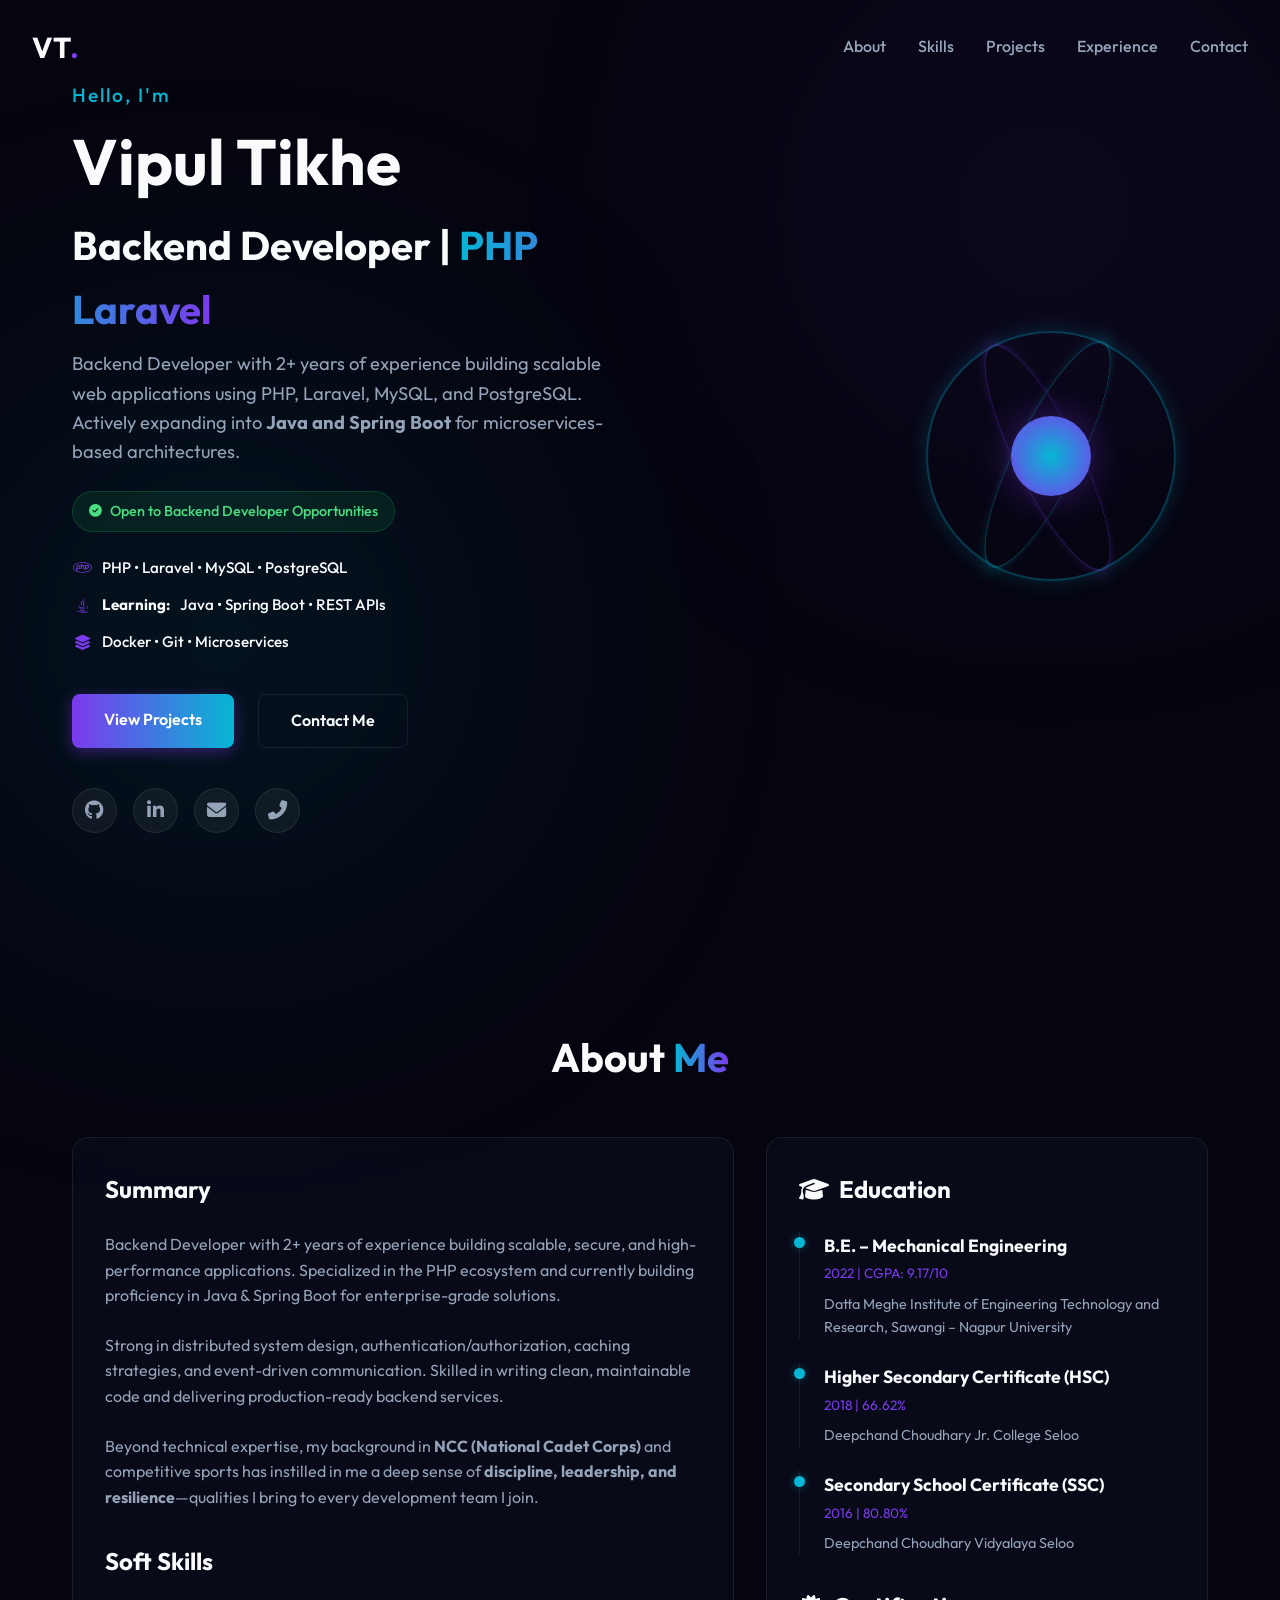
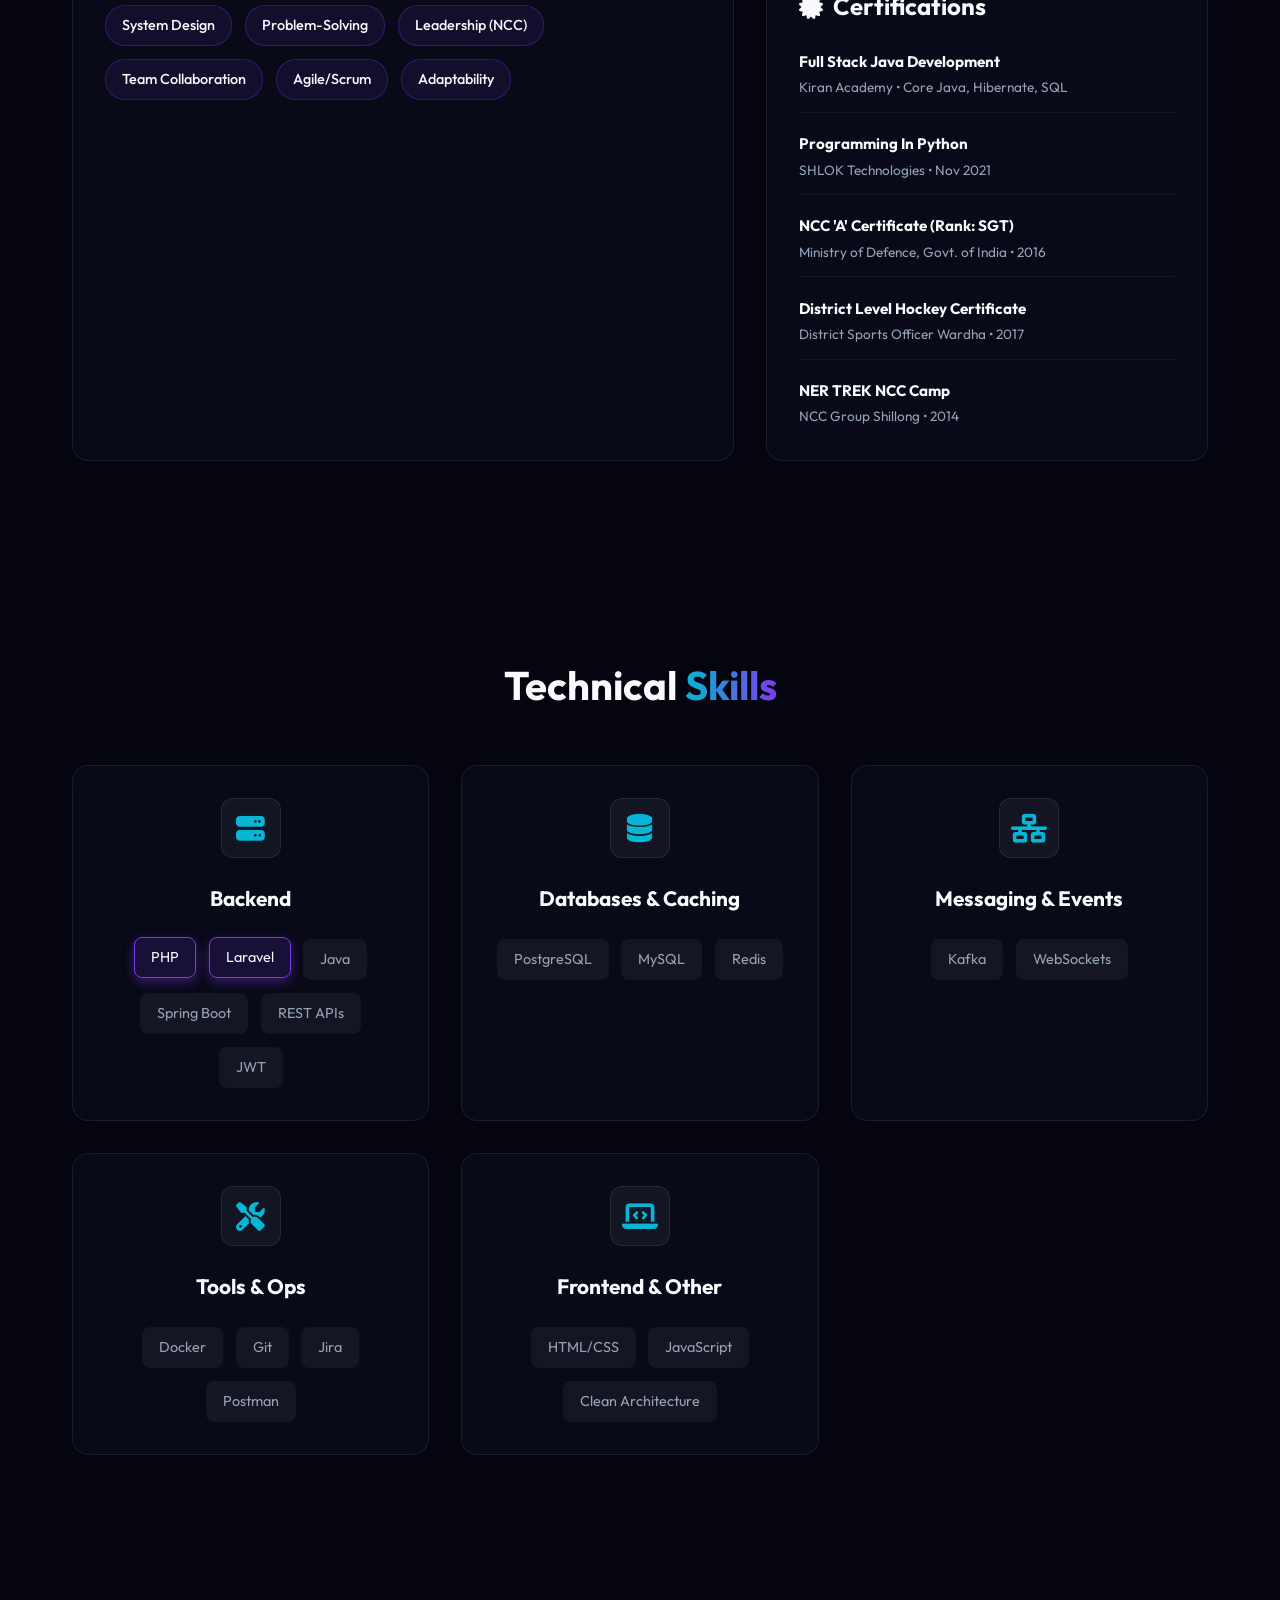
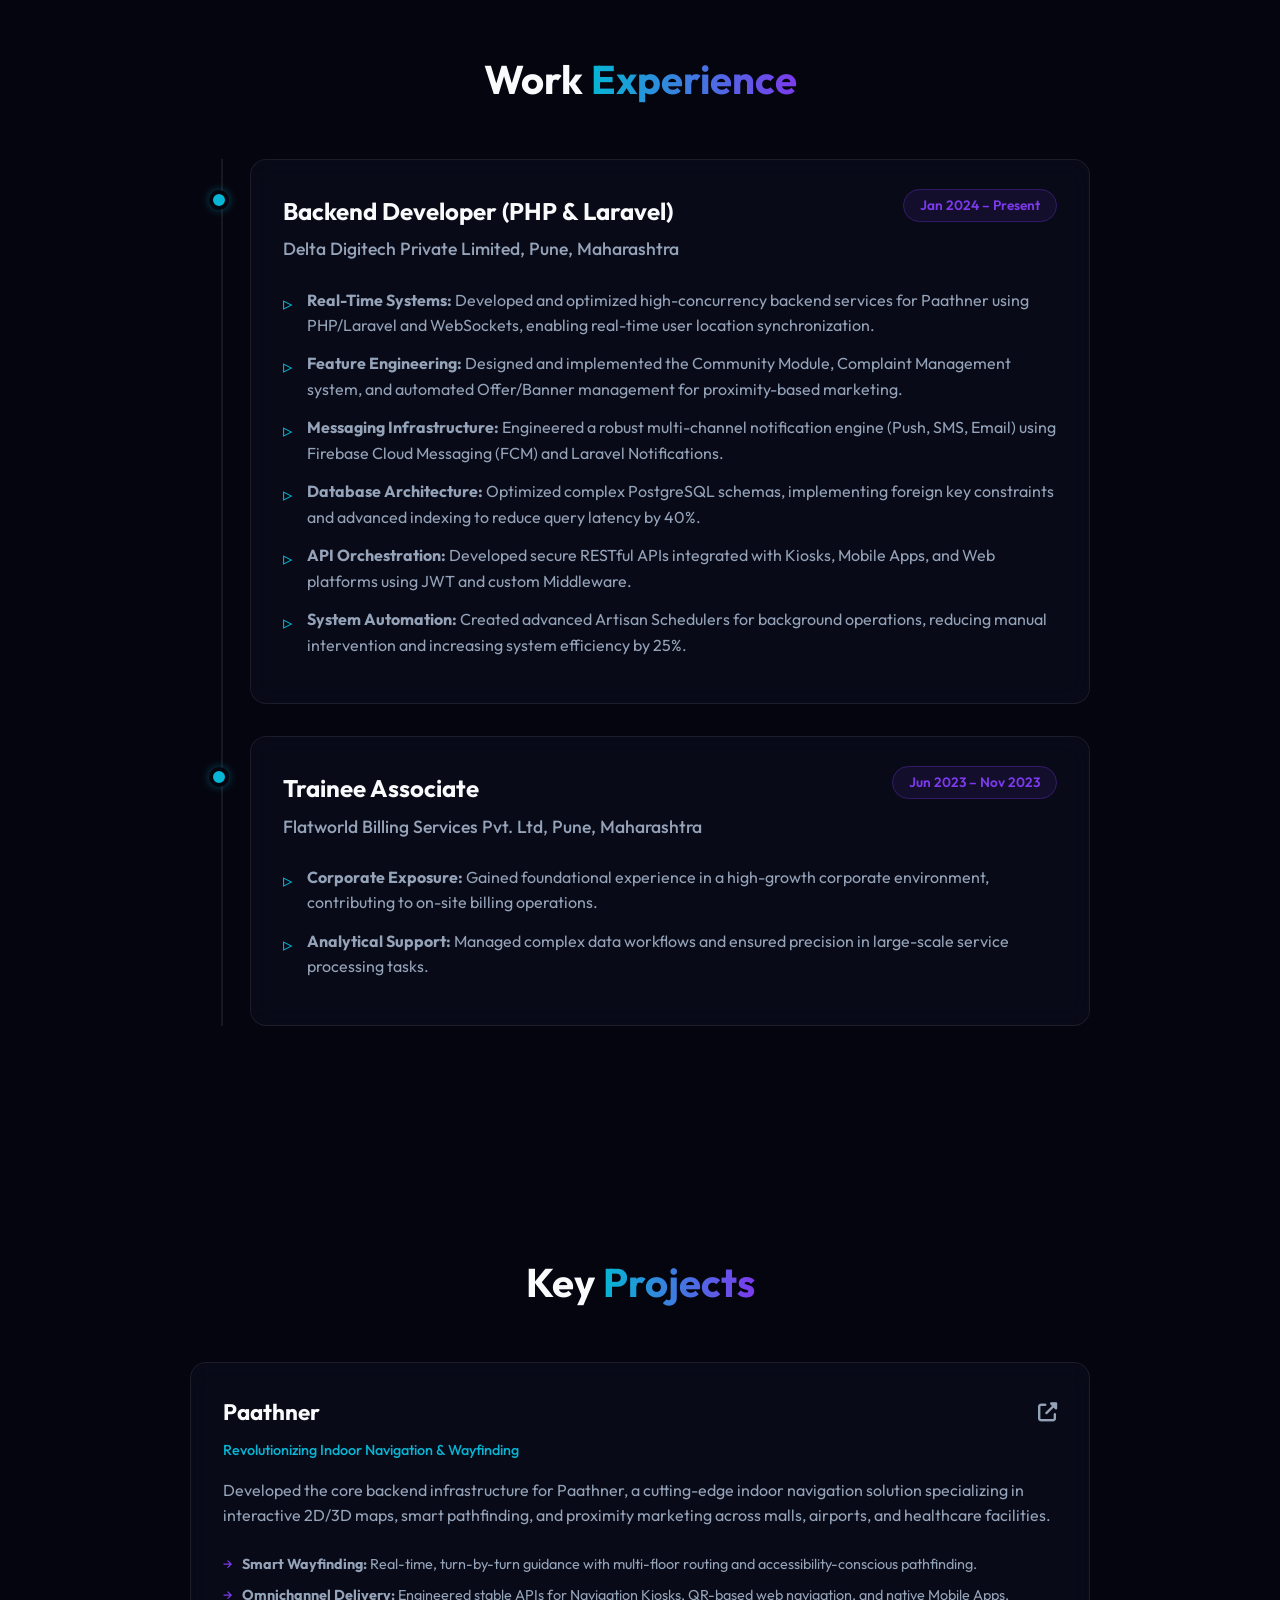
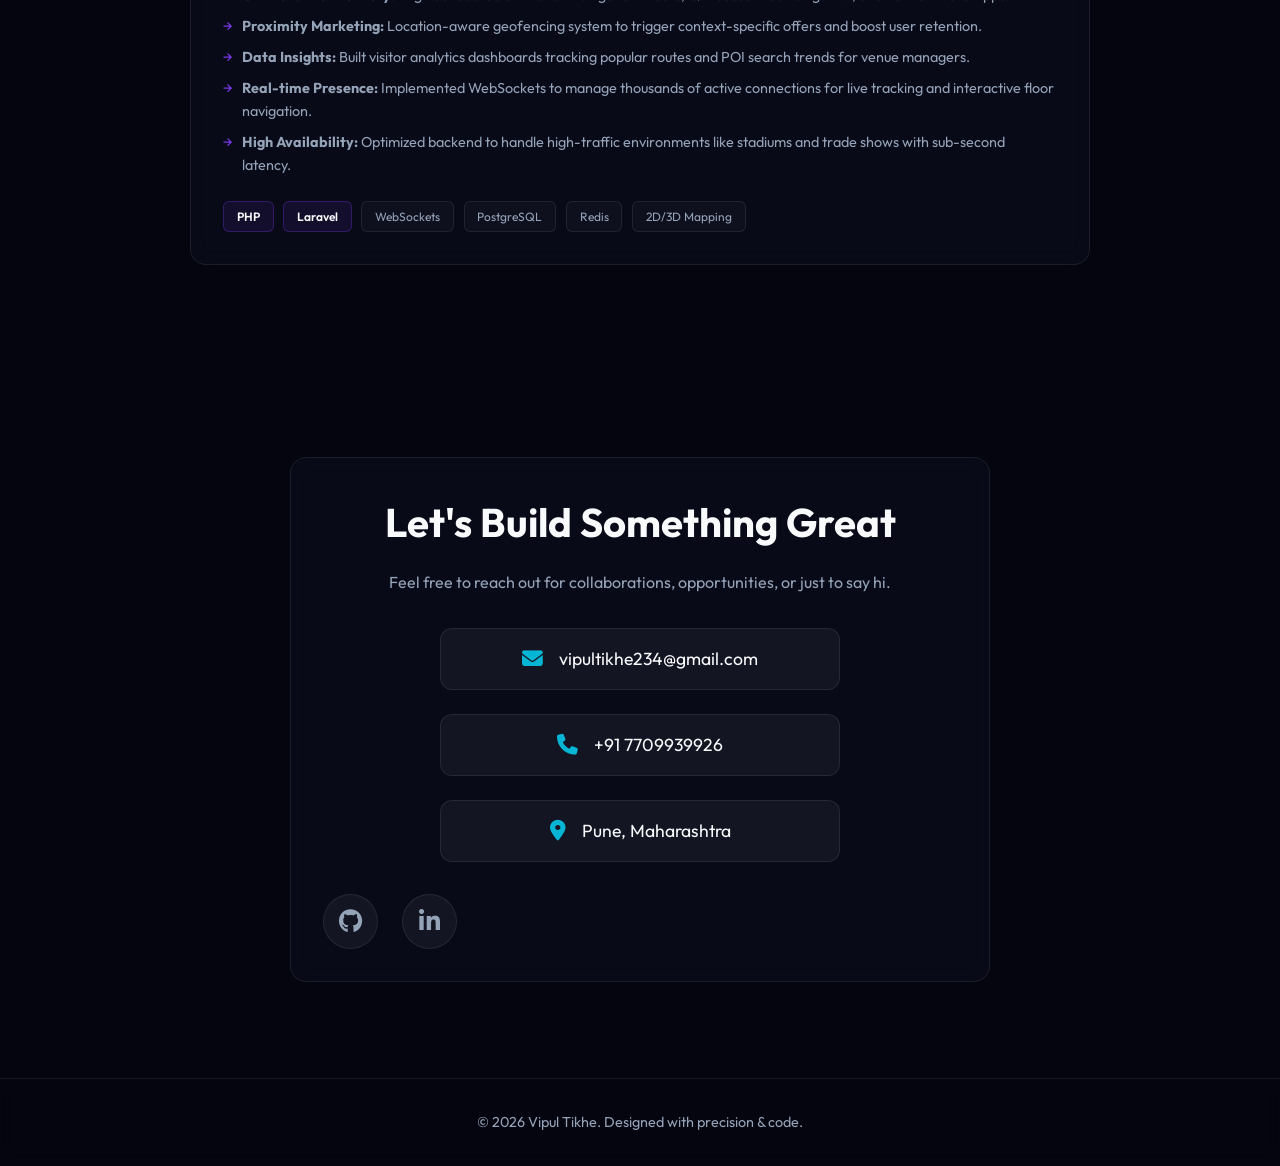
==== commit aad3aa6f: "feat: Clarify Java/Spring Boot proficiency and update backend developer job title." ====
--- a/index.html
+++ b/index.html
@@ -49,15 +49,16 @@
                 <h2 class="title">Backend Developer | <span class="highlight">PHP Laravel</span></h2>
                 <p class="hero-desc">
                     Backend Developer with 2+ years of experience building scalable web applications using PHP, Laravel,
-                    MySQL, and PostgreSQL. Also experienced with Java and Spring Boot for microservices-based
-                    architectures.
+                    MySQL, and PostgreSQL. Actively expanding into <strong>Java and Spring Boot</strong> for
+                    microservices-based architectures.
                 </p>
                 <div class="availability-badge">
                     <i class="fas fa-check-circle"></i> Open to Backend Developer Opportunities
                 </div>
                 <div class="hero-tech-stack">
                     <span class="tech-item"><i class="fab fa-php"></i> PHP • Laravel • MySQL • PostgreSQL</span>
-                    <span class="tech-item"><i class="fab fa-java"></i> Java • Spring Boot • REST APIs</span>
+                    <span class="tech-item"><i class="fab fa-java"></i> <strong>Learning:</strong> Java • Spring Boot •
+                        REST APIs</span>
                     <span class="tech-item"><i class="fas fa-layer-group"></i> Docker • Git • Microservices</span>
                 </div>
                 <div class="hero-actions">
@@ -96,8 +97,8 @@
                     <h3>Summary</h3>
                     <p>
                         Backend Developer with 2+ years of experience building scalable, secure, and
-                        high-performance applications. Specialized in the PHP ecosystem while maintaining full
-                        proficiency in Java & Spring Boot for enterprise-wide objectives.
+                        high-performance applications. Specialized in the PHP ecosystem and currently building
+                        proficiency in Java & Spring Boot for enterprise-grade solutions.
                     </p>
                     <p>
                         Strong in distributed system design, authentication/authorization, caching strategies, and
@@ -253,7 +254,7 @@
                     <div class="timeline-dot large"></div>
                     <div class="exp-header">
                         <div class="title-company">
-                            <h3>Junior Backend Developer</h3>
+                            <h3>Backend Developer (PHP & Laravel)</h3>
                             <h4>Delta Digitech Private Limited, Pune, Maharashtra</h4>
                         </div>
                         <div class="exp-date">
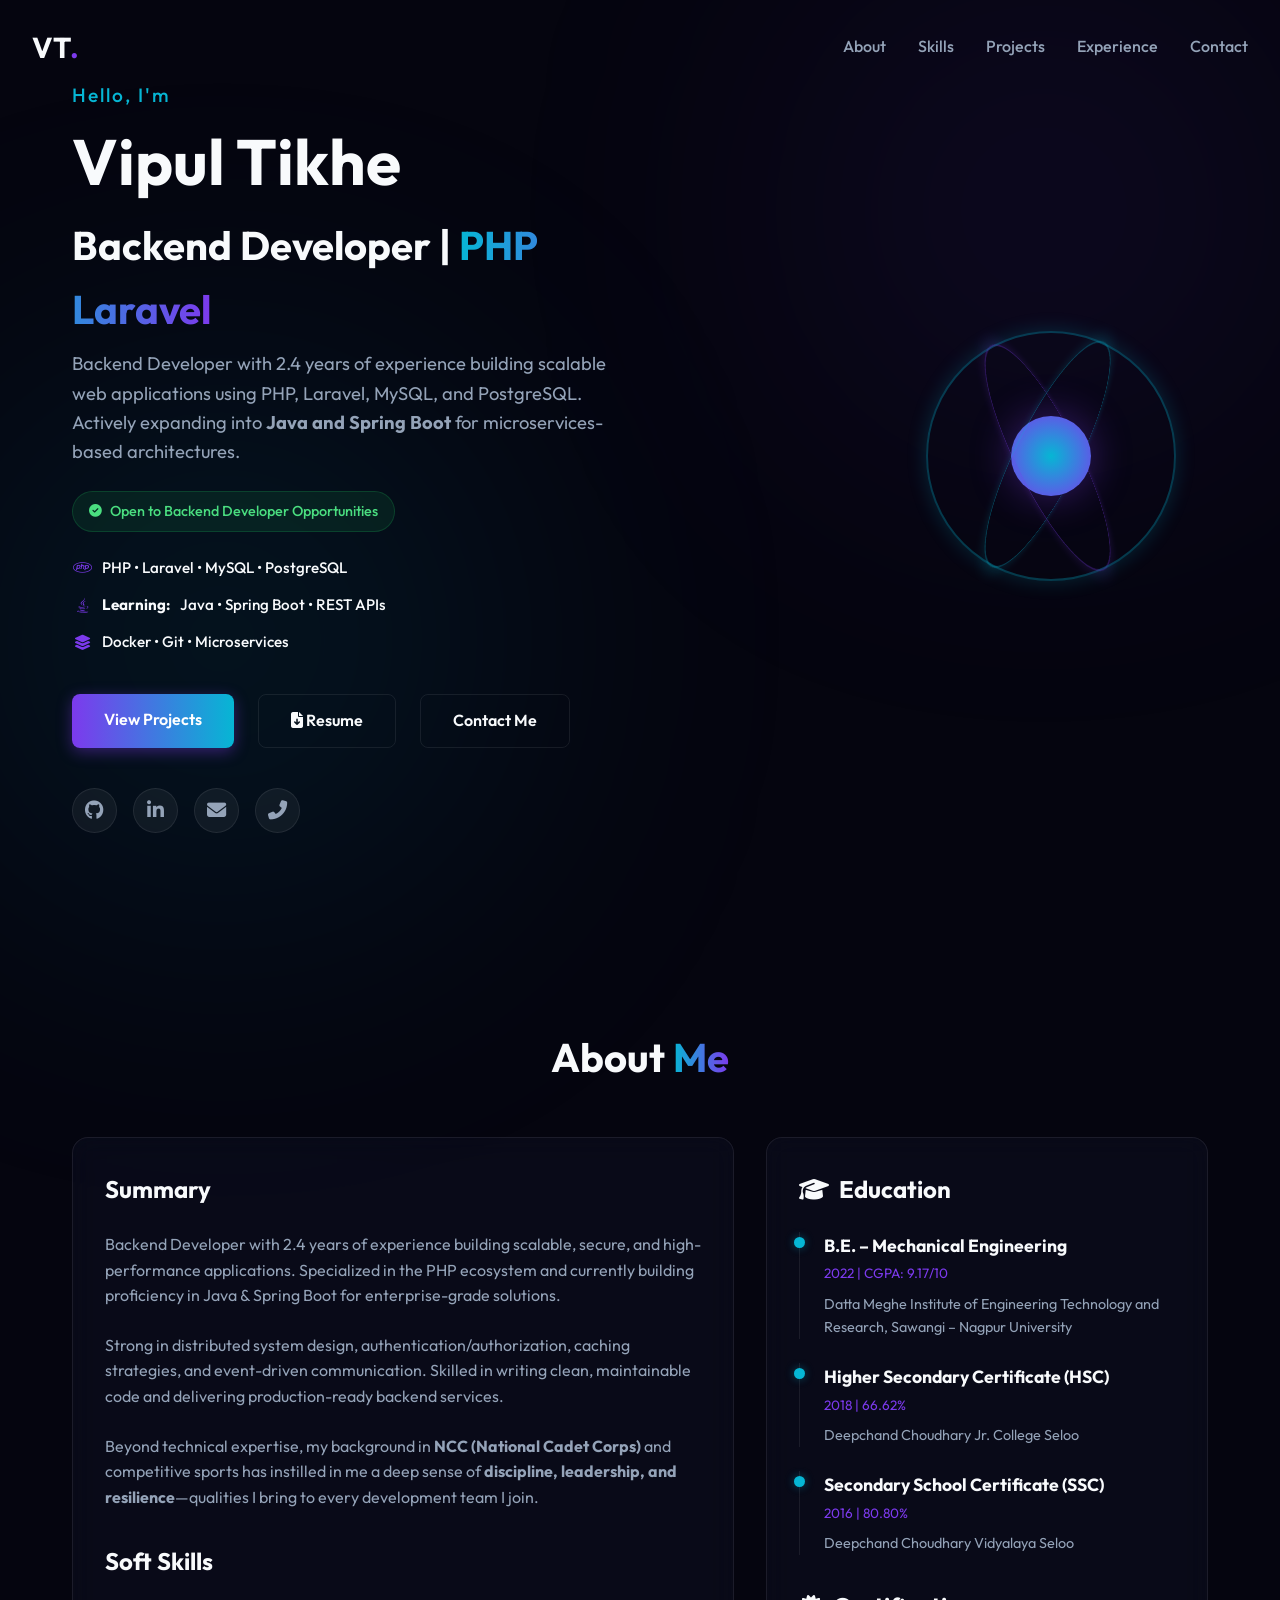
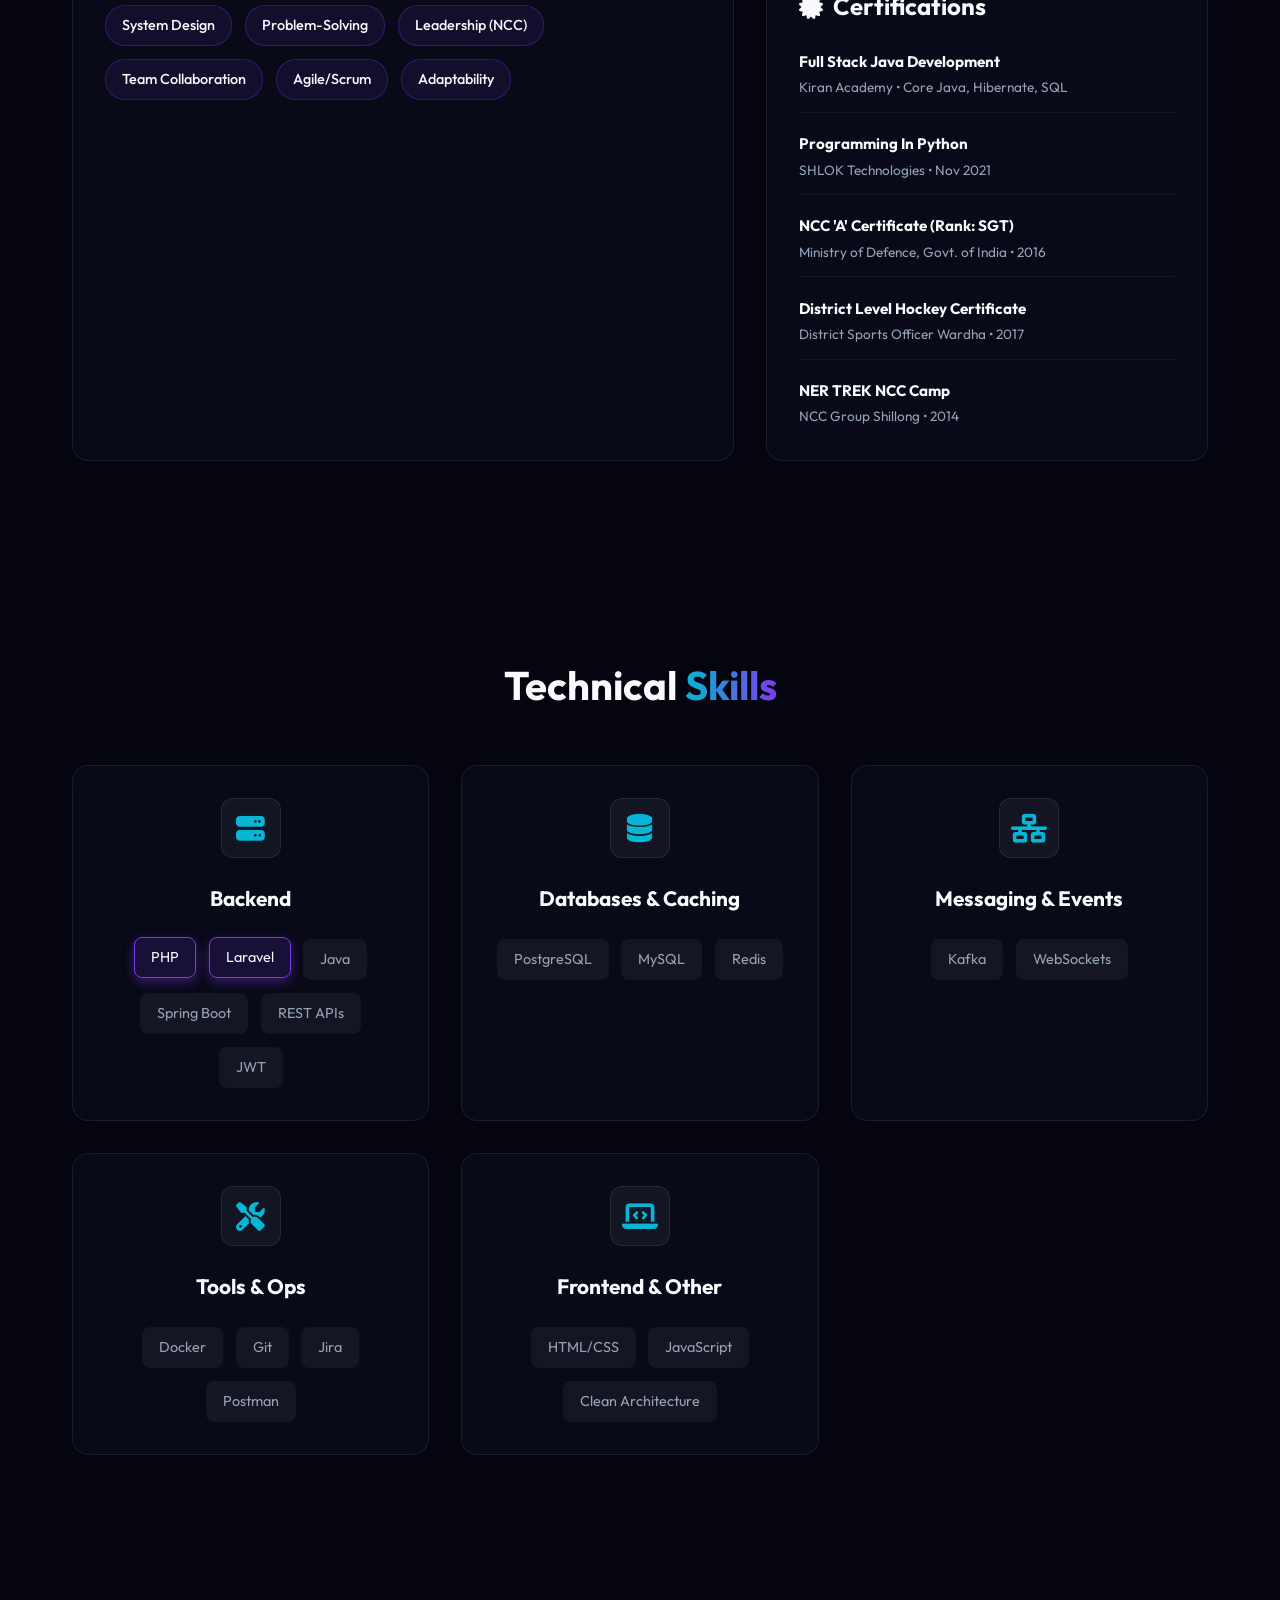
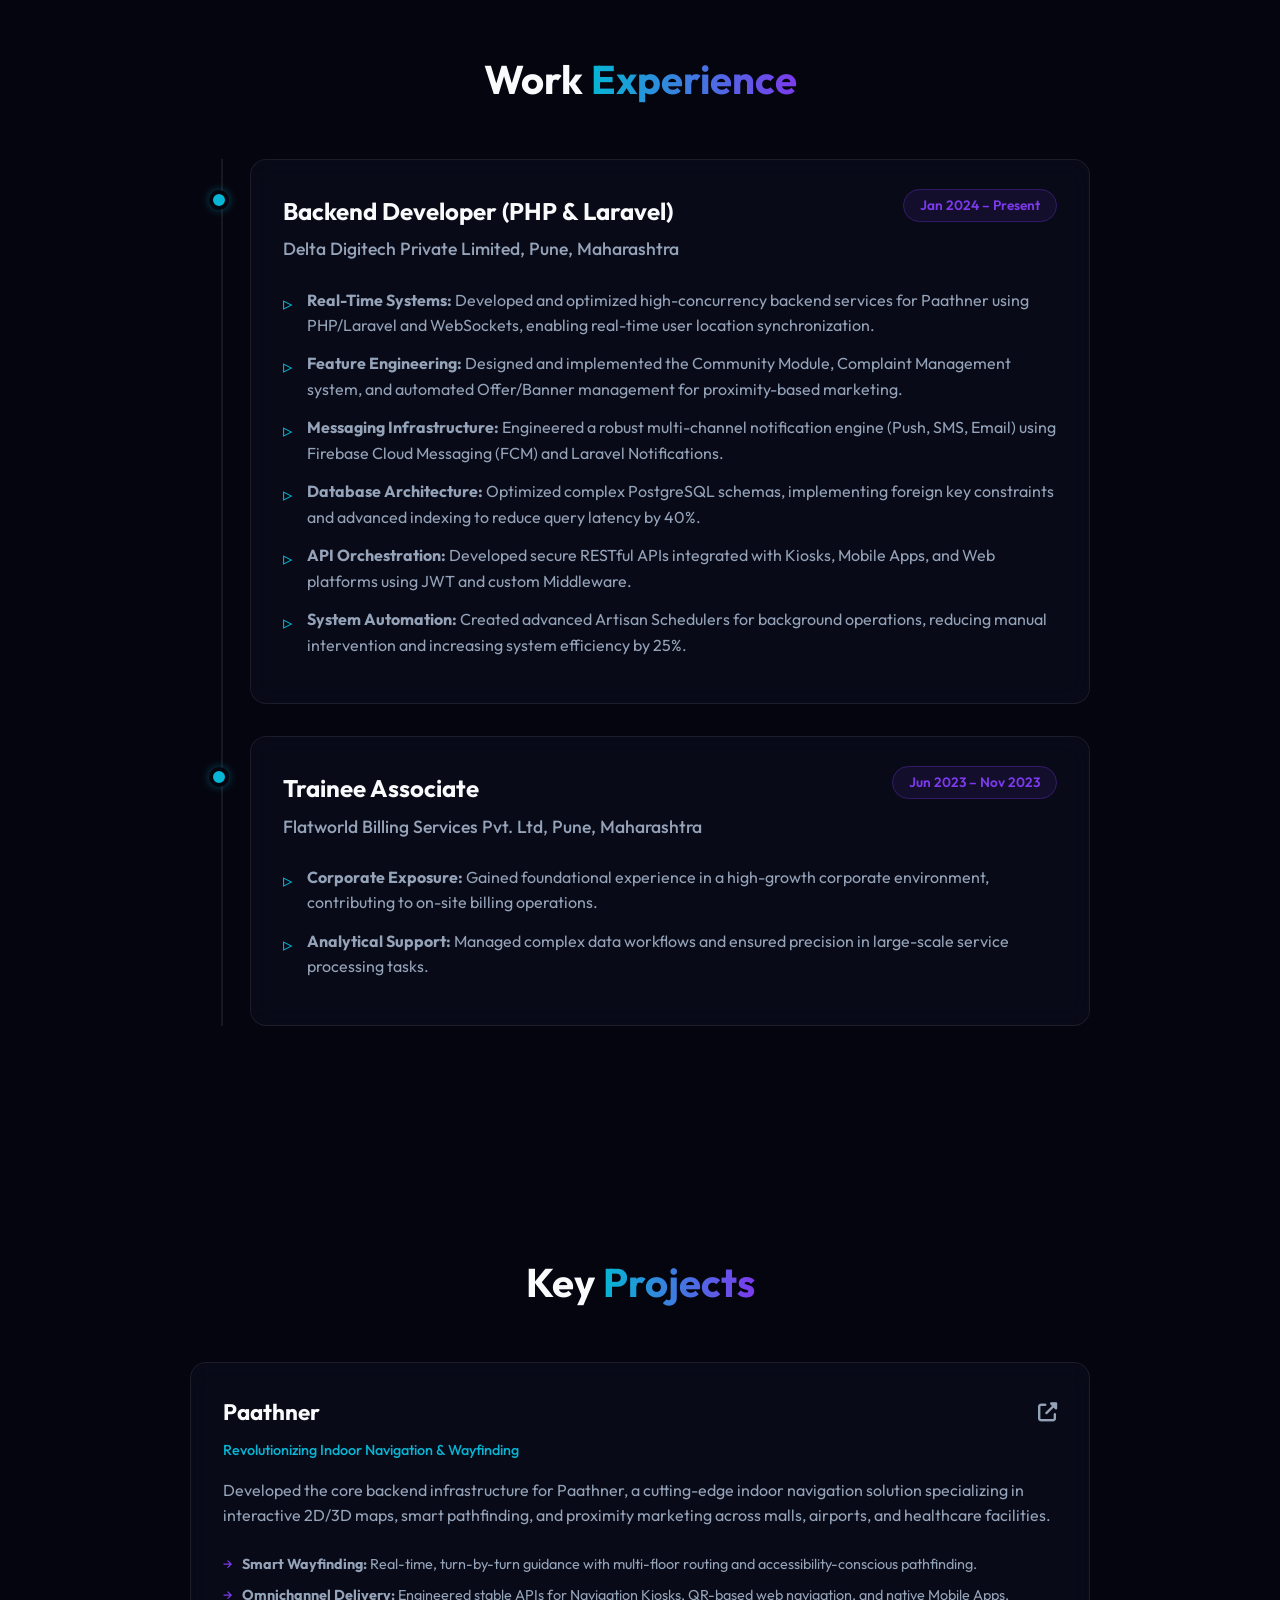
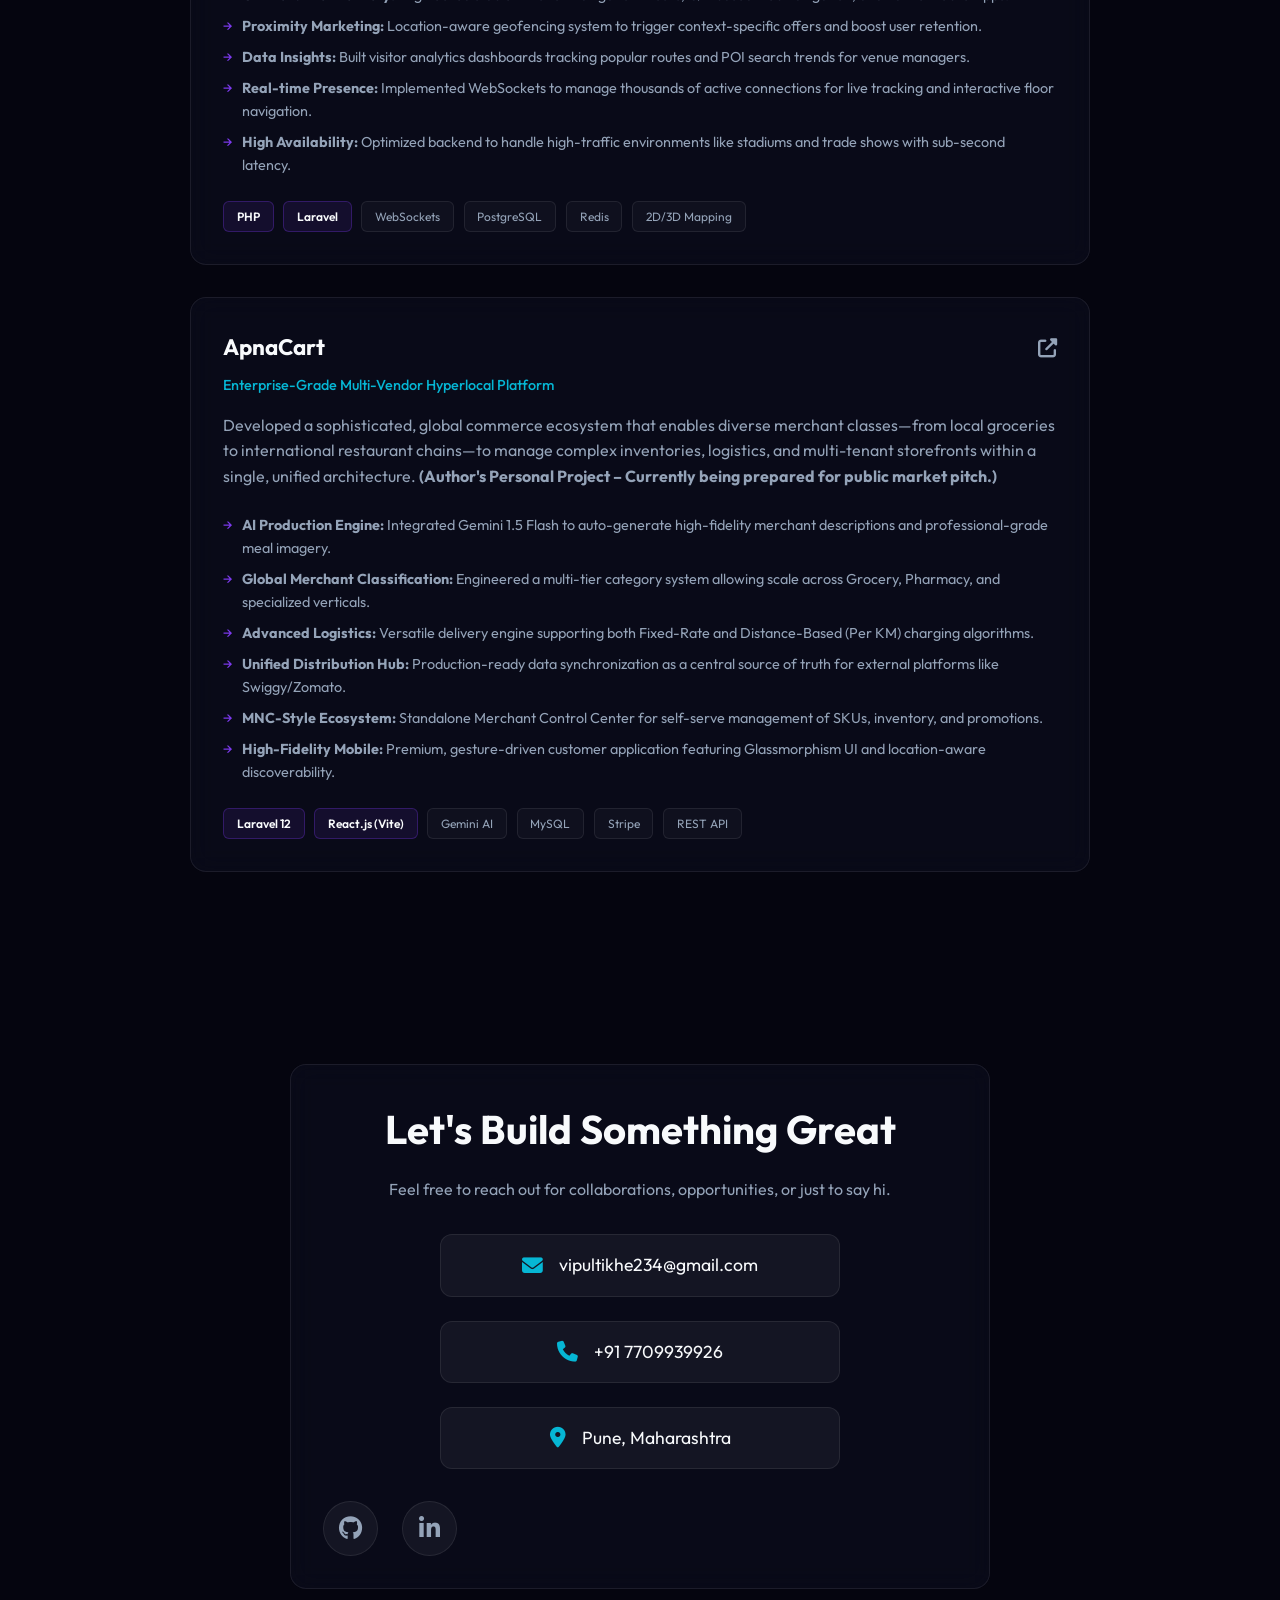
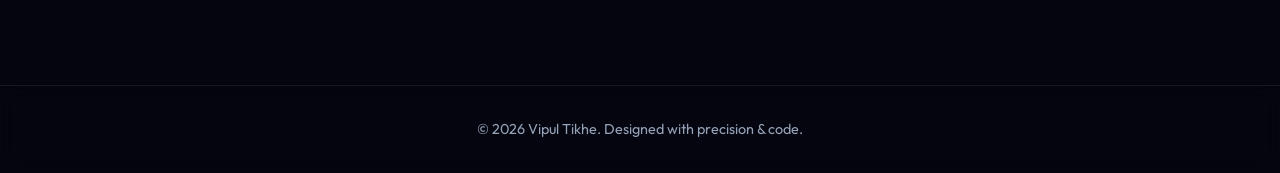
==== commit 02e51abc: "feat: update experience duration, add resume download link, and include ApnaCart project details" ====
--- a/index.html
+++ b/index.html
@@ -6,7 +6,7 @@
     <meta name="viewport" content="width=device-width, initial-scale=1.0">
     <title>Vipul Tikhe | Backend Developer</title>
     <meta name="description"
-        content="Portfolio of Vipul Tikhe, Backend Developer specialized in PHP, Laravel, Java, and Spring Boot. 2+ years of experience building scalable applications.">
+        content="Portfolio of Vipul Tikhe, Backend Developer specialized in PHP, Laravel, Java, and Spring Boot. 2.4 years of experience building scalable applications.">
     <!-- Google Fonts -->
     <link rel="preconnect" href="https://fonts.googleapis.com">
     <link rel="preconnect" href="https://fonts.gstatic.com" crossorigin>
@@ -48,7 +48,8 @@
                 <h1 class="name">Vipul Tikhe</h1>
                 <h2 class="title">Backend Developer | <span class="highlight">PHP Laravel</span></h2>
                 <p class="hero-desc">
-                    Backend Developer with 2+ years of experience building scalable web applications using PHP, Laravel,
+                    Backend Developer with 2.4 years of experience building scalable web applications using PHP,
+                    Laravel,
                     MySQL, and PostgreSQL. Actively expanding into <strong>Java and Spring Boot</strong> for
                     microservices-based architectures.
                 </p>
@@ -63,6 +64,9 @@
                 </div>
                 <div class="hero-actions">
                     <a href="#projects" class="btn btn-primary">View Projects</a>
+                    <a href="Vipul%20Ninukumar%20Tikhe.pdf" target="_blank" class="btn btn-outline" download>
+                        <i class="fas fa-file-download"></i> Resume
+                    </a>
                     <a href="#contact" class="btn btn-outline">Contact Me</a>
                 </div>
                 <div class="social-links">
@@ -96,7 +100,7 @@
                 <div class="about-text glass-card opacity-0 slide-right">
                     <h3>Summary</h3>
                     <p>
-                        Backend Developer with 2+ years of experience building scalable, secure, and
+                        Backend Developer with 2.4 years of experience building scalable, secure, and
                         high-performance applications. Specialized in the PHP ecosystem and currently building
                         proficiency in Java & Spring Boot for enterprise-grade solutions.
                     </p>
@@ -349,6 +353,50 @@
                         </div>
                     </div>
                 </div>
+
+                <!-- Featured Project: ApnaCart -->
+                <div class="project-card glass-card opacity-0 slide-up">
+                    <div class="project-content">
+                        <div class="project-header">
+                            <h3>ApnaCart</h3>
+                            <div class="project-links">
+                                <a href="https://theapnacart.vercel.app/" target="_blank" title="Live Site"><i
+                                        class="fas fa-external-link-alt"></i></a>
+                            </div>
+                        </div>
+                        <p class="project-role">Enterprise-Grade Multi-Vendor Hyperlocal Platform</p>
+                        <p class="project-desc"
+                            style="display: block; -webkit-line-clamp: initial; line-clamp: initial; overflow: visible;">
+                            Developed a sophisticated, global commerce ecosystem that enables diverse merchant
+                            classes—from local groceries to international restaurant chains—to manage complex
+                            inventories, logistics, and multi-tenant storefronts within a single, unified architecture.
+                            <strong>(Author's Personal Project – Currently being prepared for public market
+                                pitch.)</strong>
+                        </p>
+                        <ul class="project-features">
+                            <li><strong>AI Production Engine:</strong> Integrated Gemini 1.5 Flash to auto-generate
+                                high-fidelity merchant descriptions and professional-grade meal imagery.</li>
+                            <li><strong>Global Merchant Classification:</strong> Engineered a multi-tier category system
+                                allowing scale across Grocery, Pharmacy, and specialized verticals.</li>
+                            <li><strong>Advanced Logistics:</strong> Versatile delivery engine supporting both
+                                Fixed-Rate and Distance-Based (Per KM) charging algorithms.</li>
+                            <li><strong>Unified Distribution Hub:</strong> Production-ready data synchronization as a
+                                central source of truth for external platforms like Swiggy/Zomato.</li>
+                            <li><strong>MNC-Style Ecosystem:</strong> Standalone Merchant Control Center for self-serve
+                                management of SKUs, inventory, and promotions.</li>
+                            <li><strong>High-Fidelity Mobile:</strong> Premium, gesture-driven customer application
+                                featuring Glassmorphism UI and location-aware discoverability.</li>
+                        </ul>
+                        <div class="project-tags">
+                            <span class="tag-primary">Laravel 12</span>
+                            <span class="tag-primary">React.js (Vite)</span>
+                            <span>Gemini AI</span>
+                            <span>MySQL</span>
+                            <span>Stripe</span>
+                            <span>REST API</span>
+                        </div>
+                    </div>
+                </div>
             </div>
         </div>
     </section>
